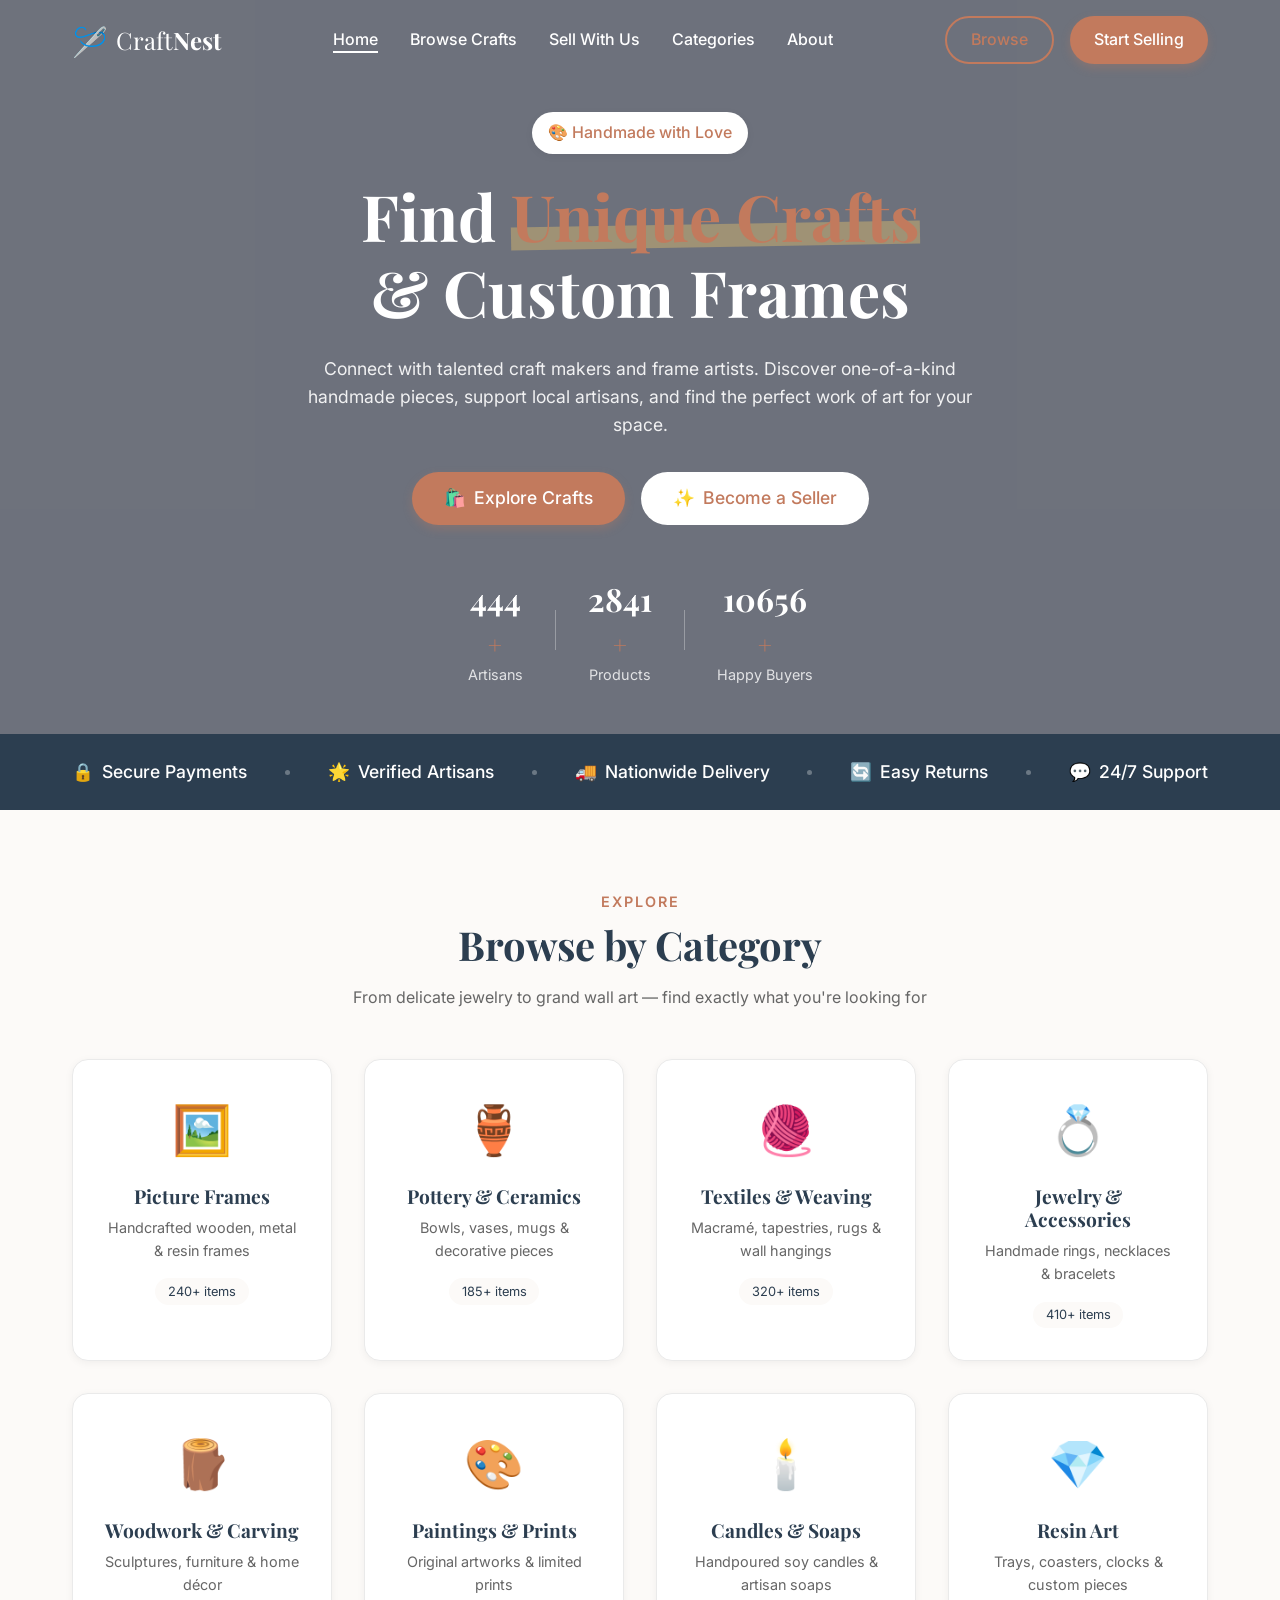
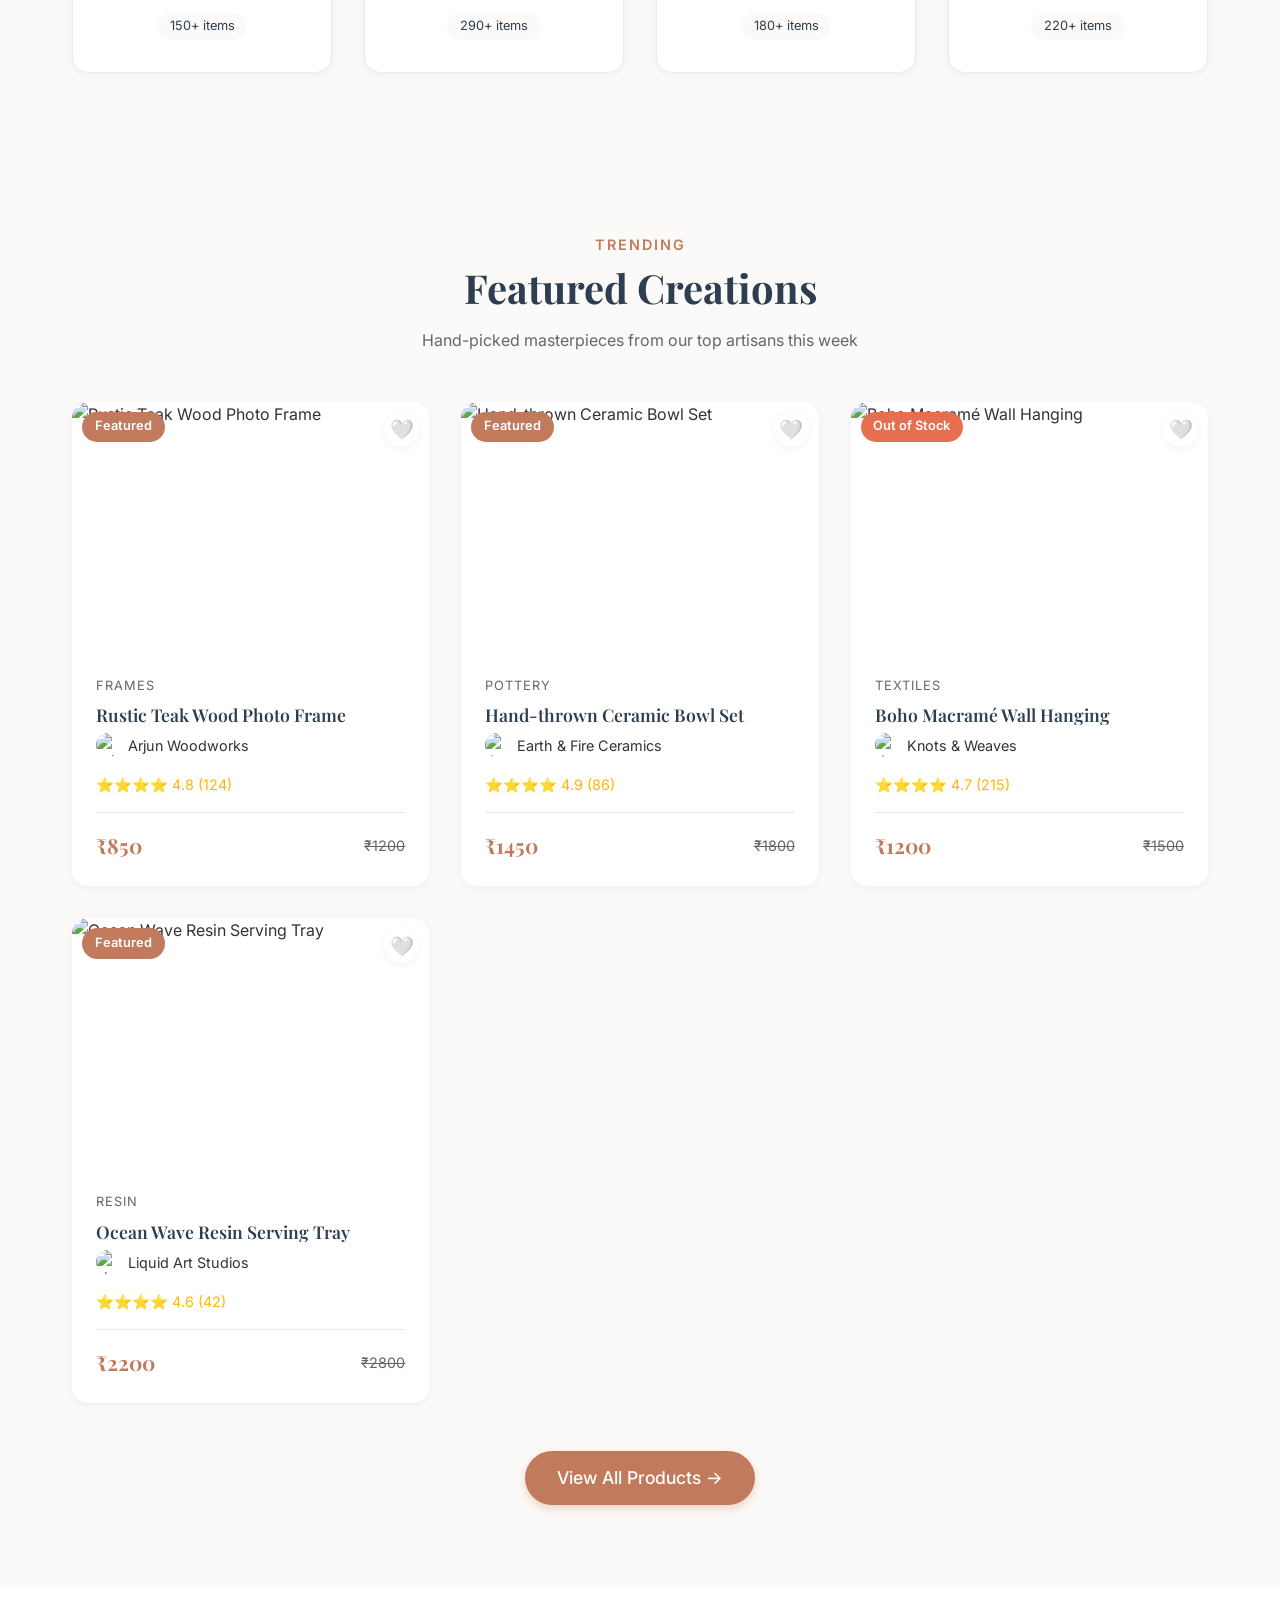
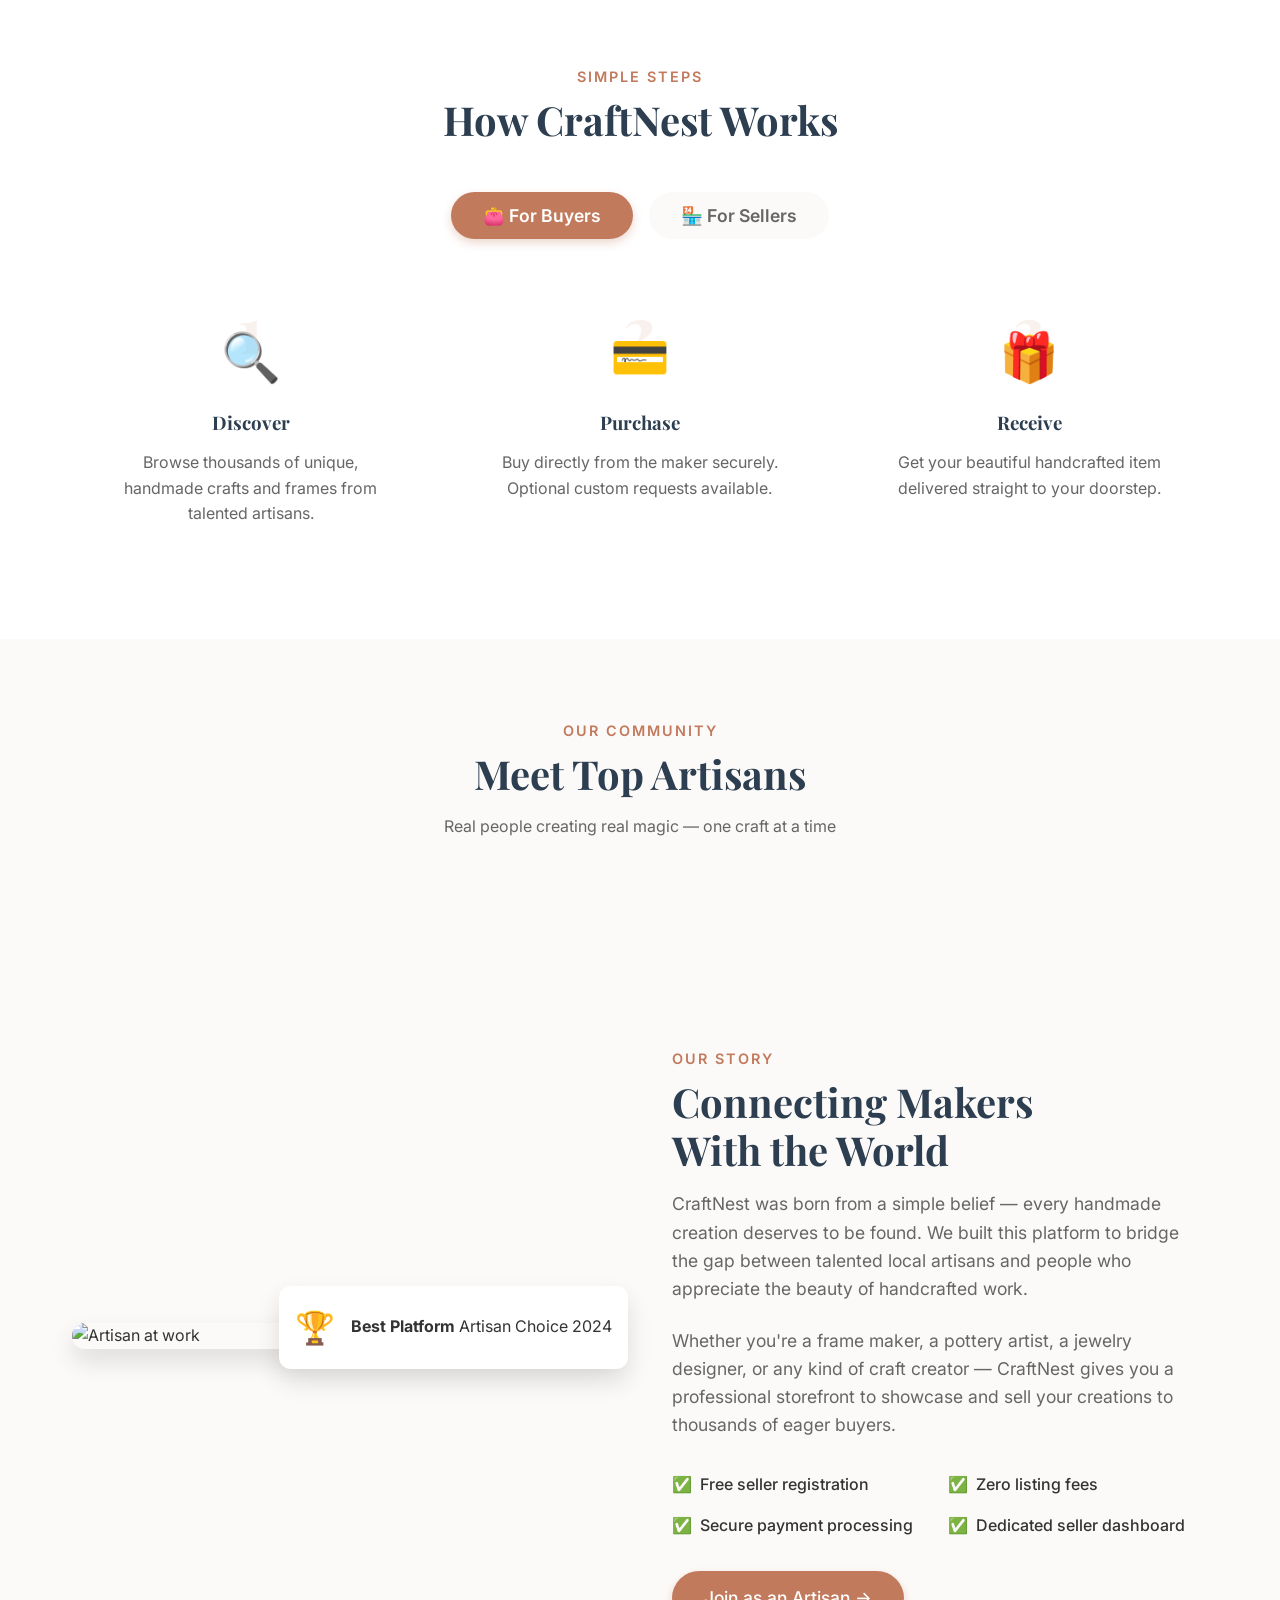
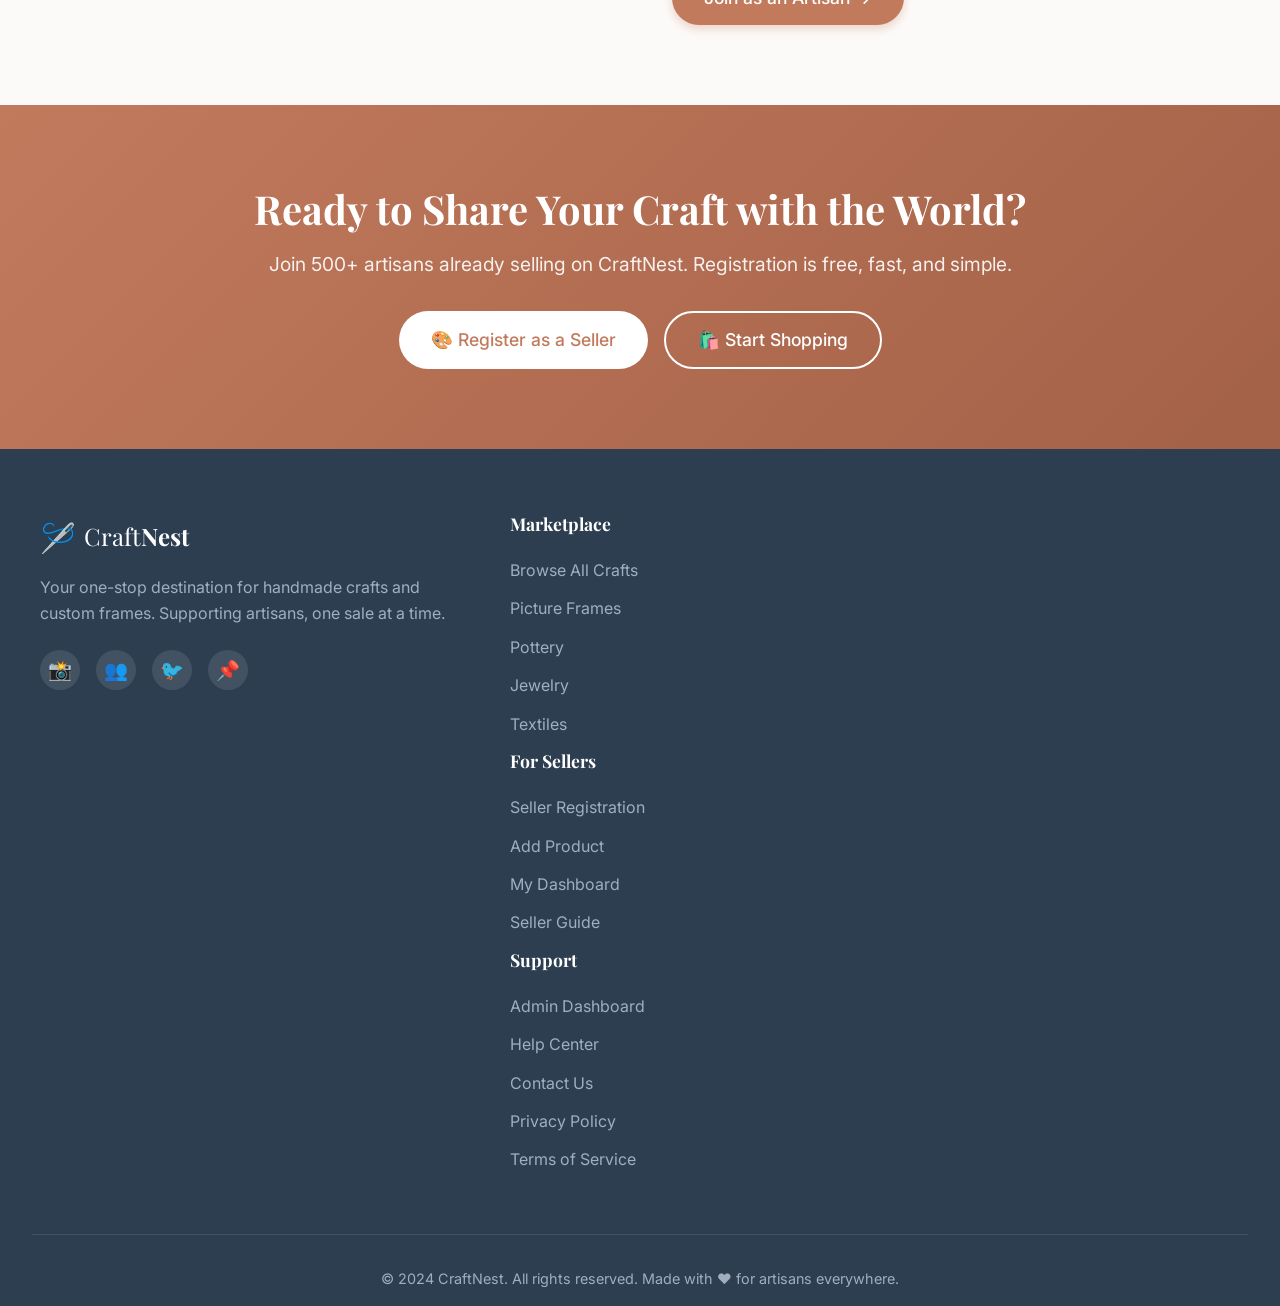
==== index.html @ 00c693dc "Initial commit with updated hero video and admin settings" ====
<!DOCTYPE html>
<html lang="en">
<head>
  <meta charset="UTF-8" />
  <meta name="viewport" content="width=device-width, initial-scale=1.0"/>
  <title>CraftNest – Discover Handmade Crafts & Frames</title>
  <meta name="description" content="CraftNest is your one-stop platform to discover and buy handmade crafts, picture frames, and artisan works directly from skilled makers."/>
  <link rel="preconnect" href="https://fonts.googleapis.com"/>
  <link rel="preconnect" href="https://fonts.gstatic.com" crossorigin/>
  <link href="https://fonts.googleapis.com/css2?family=Playfair+Display:wght@400;600;700;800&family=Inter:wght@300;400;500;600&display=swap" rel="stylesheet"/>
  <link rel="stylesheet" href="style.css"/>
</head>
<body class="home-page">

  <!-- ===== NAVBAR ===== -->
  <nav class="navbar" id="navbar">
    <div class="nav-container">
      <a href="index.html" class="nav-logo">
        <span class="logo-icon">🪡</span>
        <span>Craft<strong>Nest</strong></span>
      </a>
      <ul class="nav-links" id="navLinks">
        <li><a href="index.html" class="nav-link active">Home</a></li>
        <li><a href="buyers.html" class="nav-link">Browse Crafts</a></li>
        <li><a href="sellers.html" class="nav-link">Sell With Us</a></li>
        <li><a href="#categories" class="nav-link">Categories</a></li>
        <li><a href="#about" class="nav-link">About</a></li>
      </ul>
      <div class="nav-cta">
        <a href="buyers.html" class="btn btn-outline">Browse</a>
        <a href="sellers.html" class="btn btn-primary">Start Selling</a>
      </div>
      <button class="hamburger" id="hamburger" aria-label="Toggle menu">
        <span></span><span></span><span></span>
      </button>
    </div>
  </nav>

  <!-- ===== HERO ===== -->
  <section class="hero video-hero" id="home">
    <video src="./Arts_stopping_in_middle_202605210203.mp4" autoplay loop muted playsinline class="hero-bg-video"></video>
    <div class="hero-overlay"></div>
    
    <div class="hero-content">
      <div class="hero-badge">🎨 Handmade with Love</div>
      <h1 class="hero-title">
        Find <span class="highlight">Unique Crafts</span><br/>
        & Custom Frames
      </h1>
      <p class="hero-desc">
        Connect with talented craft makers and frame artists. Discover one-of-a-kind handmade pieces, support local artisans, and find the perfect work of art for your space.
      </p>
      <div class="hero-actions">
        <a href="buyers.html" class="btn btn-primary btn-lg" id="hero-browse-btn">
          <span>🛍️</span> Explore Crafts
        </a>
        <a href="sellers.html" class="btn btn-white btn-lg" id="hero-sell-btn">
          <span>✨</span> Become a Seller
        </a>
      </div>
      <div class="hero-stats">
        <div class="stat-item">
          <span class="stat-number" data-target="500">0</span><span class="stat-suffix">+</span>
          <span class="stat-label">Artisans</span>
        </div>
        <div class="stat-divider"></div>
        <div class="stat-item">
          <span class="stat-number" data-target="3200">0</span><span class="stat-suffix">+</span>
          <span class="stat-label">Products</span>
        </div>
        <div class="stat-divider"></div>
        <div class="stat-item">
          <span class="stat-number" data-target="12000">0</span><span class="stat-suffix">+</span>
          <span class="stat-label">Happy Buyers</span>
        </div>
      </div>
    </div>
  </section>

  <!-- ===== TRUST BAR ===== -->
  <section class="trust-bar">
    <div class="trust-container">
      <div class="trust-item"><span>🔒</span> Secure Payments</div>
      <div class="trust-divider"></div>
      <div class="trust-item"><span>🌟</span> Verified Artisans</div>
      <div class="trust-divider"></div>
      <div class="trust-item"><span>🚚</span> Nationwide Delivery</div>
      <div class="trust-divider"></div>
      <div class="trust-item"><span>🔄</span> Easy Returns</div>
      <div class="trust-divider"></div>
      <div class="trust-item"><span>💬</span> 24/7 Support</div>
    </div>
  </section>

  <!-- ===== CATEGORIES ===== -->
  <section class="categories-section" id="categories">
    <div class="section-container">
      <div class="section-header">
        <span class="section-tag">Explore</span>
        <h2 class="section-title">Browse by Category</h2>
        <p class="section-desc">From delicate jewelry to grand wall art — find exactly what you're looking for</p>
      </div>
      <div class="categories-grid">
        <a href="buyers.html?cat=frames" class="cat-card" id="cat-frames">
          <div class="cat-icon">🖼️</div>
          <h3>Picture Frames</h3>
          <p>Handcrafted wooden, metal & resin frames</p>
          <span class="cat-count">240+ items</span>
        </a>
        <a href="buyers.html?cat=pottery" class="cat-card" id="cat-pottery">
          <div class="cat-icon">🏺</div>
          <h3>Pottery & Ceramics</h3>
          <p>Bowls, vases, mugs & decorative pieces</p>
          <span class="cat-count">185+ items</span>
        </a>
        <a href="buyers.html?cat=textiles" class="cat-card" id="cat-textiles">
          <div class="cat-icon">🧶</div>
          <h3>Textiles & Weaving</h3>
          <p>Macramé, tapestries, rugs & wall hangings</p>
          <span class="cat-count">320+ items</span>
        </a>
        <a href="buyers.html?cat=jewelry" class="cat-card" id="cat-jewelry">
          <div class="cat-icon">💍</div>
          <h3>Jewelry & Accessories</h3>
          <p>Handmade rings, necklaces & bracelets</p>
          <span class="cat-count">410+ items</span>
        </a>
        <a href="buyers.html?cat=woodwork" class="cat-card" id="cat-woodwork">
          <div class="cat-icon">🪵</div>
          <h3>Woodwork & Carving</h3>
          <p>Sculptures, furniture & home décor</p>
          <span class="cat-count">150+ items</span>
        </a>
        <a href="buyers.html?cat=painting" class="cat-card" id="cat-painting">
          <div class="cat-icon">🎨</div>
          <h3>Paintings & Prints</h3>
          <p>Original artworks & limited prints</p>
          <span class="cat-count">290+ items</span>
        </a>
        <a href="buyers.html?cat=candles" class="cat-card" id="cat-candles">
          <div class="cat-icon">🕯️</div>
          <h3>Candles & Soaps</h3>
          <p>Handpoured soy candles & artisan soaps</p>
          <span class="cat-count">180+ items</span>
        </a>
        <a href="buyers.html?cat=resin" class="cat-card" id="cat-resin">
          <div class="cat-icon">💎</div>
          <h3>Resin Art</h3>
          <p>Trays, coasters, clocks & custom pieces</p>
          <span class="cat-count">220+ items</span>
        </a>
      </div>
    </div>
  </section>

  <!-- ===== FEATURED PRODUCTS ===== -->
  <section class="featured-section" id="featured">
    <div class="section-container">
      <div class="section-header">
        <span class="section-tag">Trending</span>
        <h2 class="section-title">Featured Creations</h2>
        <p class="section-desc">Hand-picked masterpieces from our top artisans this week</p>
      </div>
      <div class="products-grid" id="featuredGrid">
        <!-- Products injected by JS -->
      </div>
      <div class="section-cta">
        <a href="buyers.html" class="btn btn-primary btn-lg">View All Products →</a>
      </div>
    </div>
  </section>

  <!-- ===== HOW IT WORKS ===== -->
  <section class="how-section" id="how">
    <div class="section-container">
      <div class="section-header">
        <span class="section-tag">Simple Steps</span>
        <h2 class="section-title">How CraftNest Works</h2>
      </div>
      <div class="how-tabs">
        <button class="how-tab active" id="tab-buyer" onclick="switchTab('buyer')">👛 For Buyers</button>
        <button class="how-tab" id="tab-seller" onclick="switchTab('seller')">🏪 For Sellers</button>
      </div>
      <div class="how-steps" id="stepsContent">
        <!-- Injected by JS -->
      </div>
    </div>
  </section>

  <!-- ===== TOP SELLERS ===== -->
  <section class="sellers-section" id="top-sellers">
    <div class="section-container">
      <div class="section-header">
        <span class="section-tag">Our Community</span>
        <h2 class="section-title">Meet Top Artisans</h2>
        <p class="section-desc">Real people creating real magic — one craft at a time</p>
      </div>
      <div class="sellers-grid" id="sellersGrid">
        <!-- Injected by JS -->
      </div>
    </div>
  </section>

  <!-- ===== ABOUT ===== -->
  <section class="about-section" id="about">
    <div class="about-container">
      <div class="about-visual">
        <img src="C:\Users\DELL\.gemini\antigravity\brain\1cb26cf3-2e77-4fc3-a23b-92411ca76c14\craft_seller_profile_1779303490749.png" alt="Artisan at work" loading="lazy"/>
        <div class="about-badge">
          <span class="about-badge-icon">🏆</span>
          <div>
            <strong>Best Platform</strong>
            <span>Artisan Choice 2024</span>
          </div>
        </div>
      </div>
      <div class="about-content">
        <span class="section-tag">Our Story</span>
        <h2 class="section-title">Connecting Makers<br/>With the World</h2>
        <p>CraftNest was born from a simple belief — every handmade creation deserves to be found. We built this platform to bridge the gap between talented local artisans and people who appreciate the beauty of handcrafted work.</p>
        <p>Whether you're a frame maker, a pottery artist, a jewelry designer, or any kind of craft creator — CraftNest gives you a professional storefront to showcase and sell your creations to thousands of eager buyers.</p>
        <div class="about-features">
          <div class="about-feature"><span>✅</span> Free seller registration</div>
          <div class="about-feature"><span>✅</span> Zero listing fees</div>
          <div class="about-feature"><span>✅</span> Secure payment processing</div>
          <div class="about-feature"><span>✅</span> Dedicated seller dashboard</div>
        </div>
        <a href="sellers.html" class="btn btn-primary btn-lg">Join as an Artisan →</a>
      </div>
    </div>
  </section>

  <!-- ===== CTA BANNER ===== -->
  <section class="cta-section">
    <div class="cta-container">
      <h2>Ready to Share Your Craft with the World?</h2>
      <p>Join 500+ artisans already selling on CraftNest. Registration is free, fast, and simple.</p>
      <div class="cta-buttons">
        <a href="sellers.html" class="btn btn-white btn-lg" id="cta-seller-btn">🎨 Register as a Seller</a>
        <a href="buyers.html" class="btn btn-outline-white btn-lg" id="cta-buyer-btn">🛍️ Start Shopping</a>
      </div>
    </div>
  </section>

  <!-- ===== FOOTER ===== -->
  <footer class="footer">
    <div class="footer-container">
      <div class="footer-brand">
        <a href="index.html" class="nav-logo footer-logo">
          <span class="logo-icon">🪡</span>
          <span>Craft<strong>Nest</strong></span>
        </a>
        <p>Your one-stop destination for handmade crafts and custom frames. Supporting artisans, one sale at a time.</p>
        <div class="social-links">
          <a href="#" class="social-link" aria-label="Instagram">📸</a>
          <a href="#" class="social-link" aria-label="Facebook">👥</a>
          <a href="#" class="social-link" aria-label="Twitter">🐦</a>
          <a href="#" class="social-link" aria-label="Pinterest">📌</a>
        </div>
      </div>
      <div class="footer-links">
        <div class="footer-col">
          <h4>Marketplace</h4>
          <ul>
            <li><a href="buyers.html">Browse All Crafts</a></li>
            <li><a href="buyers.html?cat=frames">Picture Frames</a></li>
            <li><a href="buyers.html?cat=pottery">Pottery</a></li>
            <li><a href="buyers.html?cat=jewelry">Jewelry</a></li>
            <li><a href="buyers.html?cat=textiles">Textiles</a></li>
          </ul>
        </div>
        <div class="footer-col">
          <h4>For Sellers</h4>
          <ul>
            <li><a href="sellers.html">Seller Registration</a></li>
            <li><a href="sellers.html#add-product">Add Product</a></li>
            <li><a href="sellers.html#dashboard">My Dashboard</a></li>
            <li><a href="#">Seller Guide</a></li>
          </ul>
        </div>
        <div class="footer-col">
          <h4>Support</h4>
          <ul>
            <li><a href="admin.html">Admin Dashboard</a></li>
            <li><a href="#">Help Center</a></li>
            <li><a href="#">Contact Us</a></li>
            <li><a href="#">Privacy Policy</a></li>
            <li><a href="#">Terms of Service</a></li>
          </ul>
        </div>
      </div>
    </div>
    <div class="footer-bottom">
      <p>© 2024 CraftNest. All rights reserved. Made with ❤️ for artisans everywhere.</p>
    </div>
  </footer>

  <script src="script.js"></script>
</body>
</html>
---- style.css ----
/* ===== GLOBAL VARIABLES ===== */
:root {
  /* Colors */
  --primary: #c27a5d; /* Warm artisan terracotta */
  --primary-hover: #a36147;
  --secondary: #2c3e50; /* Deep navy/slate */
  --accent: #e9c46a; /* Golden accent */
  --bg-light: #fcfaf8; /* Warm off-white */
  --bg-card: #ffffff;
  --text-main: #333333;
  --text-muted: #666666;
  --border: #eaeaea;
  --success: #2a9d8f;
  --error: #e76f51;
  
  /* Typography */
  --font-heading: 'Playfair Display', serif;
  --font-body: 'Inter', sans-serif;
  
  /* Shadows */
  --shadow-sm: 0 2px 8px rgba(0,0,0,0.05);
  --shadow-md: 0 4px 12px rgba(0,0,0,0.08);
  --shadow-lg: 0 12px 24px rgba(0,0,0,0.12);
  
  /* Transitions */
  --transition: all 0.3s ease;
  
  /* Layout */
  --max-width: 1200px;
  --nav-height: 80px;
}

/* ===== RESET & BASE ===== */
* {
  margin: 0;
  padding: 0;
  box-sizing: border-box;
}

html {
  scroll-behavior: smooth;
}

body {
  font-family: var(--font-body);
  color: var(--text-main);
  background-color: var(--bg-light);
  line-height: 1.6;
  overflow-x: hidden;
}

h1, h2, h3, h4, h5, h6 {
  font-family: var(--font-heading);
  font-weight: 700;
  line-height: 1.2;
  color: var(--secondary);
}

a {
  text-decoration: none;
  color: inherit;
  transition: var(--transition);
}

img {
  max-width: 100%;
  height: auto;
  display: block;
}

ul {
  list-style: none;
}

button {
  cursor: pointer;
  font-family: var(--font-body);
  border: none;
  background: none;
}

.highlight {
  color: var(--primary);
  position: relative;
  display: inline-block;
}

.highlight::after {
  content: '';
  position: absolute;
  bottom: 10%;
  left: 0;
  width: 100%;
  height: 30%;
  background-color: rgba(233, 196, 106, 0.4);
  z-index: -1;
  transform: rotate(-1deg);
}

/* ===== BUTTONS ===== */
.btn {
  display: inline-flex;
  align-items: center;
  justify-content: center;
  gap: 0.5rem;
  padding: 0.6rem 1.5rem;
  border-radius: 50px;
  font-weight: 500;
  transition: var(--transition);
  text-align: center;
}

.btn-lg {
  padding: 0.8rem 2rem;
  font-size: 1.1rem;
}

.btn-primary {
  background-color: var(--primary);
  color: white;
  box-shadow: 0 4px 10px rgba(194, 122, 93, 0.3);
}

.btn-primary:hover {
  background-color: var(--primary-hover);
  transform: translateY(-2px);
  box-shadow: 0 6px 15px rgba(194, 122, 93, 0.4);
}

.btn-outline {
  border: 2px solid var(--primary);
  color: var(--primary);
}

.btn-outline:hover {
  background-color: var(--primary);
  color: white;
}

.btn-glass {
  background: rgba(255, 255, 255, 0.8);
  backdrop-filter: blur(10px);
  color: var(--secondary);
  border: 1px solid rgba(255, 255, 255, 0.5);
  box-shadow: var(--shadow-sm);
}

.btn-glass:hover {
  background: white;
  transform: translateY(-2px);
}

.btn-white {
  background-color: white;
  color: var(--primary);
}

.btn-white:hover {
  background-color: #f8f8f8;
  transform: translateY(-2px);
}

.btn-outline-white {
  border: 2px solid white;
  color: white;
}

.btn-outline-white:hover {
  background-color: white;
  color: var(--secondary);
}

.btn-full {
  width: 100%;
}

/* ===== NAVBAR ===== */
.navbar {
  position: fixed;
  top: 0;
  left: 0;
  width: 100%;
  height: var(--nav-height);
  background-color: transparent;
  transition: var(--transition);
  z-index: 1000;
}

.navbar.scrolled {
  background-color: rgba(255, 255, 255, 0.95);
  backdrop-filter: blur(10px);
  box-shadow: var(--shadow-sm);
}

.nav-container {
  max-width: var(--max-width);
  margin: 0 auto;
  padding: 0 2rem;
  height: 100%;
  display: flex;
  align-items: center;
  justify-content: space-between;
}

.nav-logo {
  display: flex;
  align-items: center;
  gap: 0.5rem;
  font-family: var(--font-heading);
  font-size: 1.5rem;
  color: var(--secondary);
}

.nav-logo .logo-icon {
  font-size: 1.8rem;
}

.nav-links {
  display: flex;
  gap: 2rem;
}

.nav-link {
  font-weight: 500;
  color: var(--secondary);
  position: relative;
}

.nav-link::after {
  content: '';
  position: absolute;
  bottom: -4px;
  left: 0;
  width: 0;
  height: 2px;
  background-color: var(--primary);
  transition: var(--transition);
}

.nav-link:hover::after,
.nav-link.active::after {
  width: 100%;
}

.nav-link:hover,
.nav-link.active {
  color: var(--primary);
}

.nav-cta {
  display: flex;
  gap: 1rem;
}

.hamburger {
  display: none;
  flex-direction: column;
  gap: 5px;
  background: none;
  border: none;
  cursor: pointer;
}

.hamburger span {
  display: block;
  width: 25px;
  height: 3px;
  background-color: var(--secondary);
  transition: var(--transition);
}

/* ===== HERO SECTION ===== */
.hero {
  position: relative;
  min-height: 100vh;
  display: flex;
  align-items: center;
  overflow: hidden;
  padding: calc(var(--nav-height) + 2rem) 2rem 4rem;
}

.hero-bg-shapes {
  position: absolute;
  top: 0;
  left: 0;
  width: 100%;
  height: 100%;
  z-index: -1;
  overflow: hidden;
}

.shape {
  position: absolute;
  border-radius: 50%;
  filter: blur(80px);
}

.shape-1 {
  top: -10%;
  right: -5%;
  width: 50vw;
  height: 50vw;
  background-color: rgba(233, 196, 106, 0.2);
}

.shape-2 {
  bottom: -10%;
  left: -5%;
  width: 40vw;
  height: 40vw;
  background-color: rgba(194, 122, 93, 0.15);
}

.hero-content {
  flex: 1;
  max-width: 600px;
  z-index: 1;
}

.hero-badge {
  display: inline-block;
  padding: 0.5rem 1rem;
  background-color: white;
  border-radius: 50px;
  font-weight: 500;
  color: var(--primary);
  box-shadow: var(--shadow-sm);
  margin-bottom: 1.5rem;
  animation: slideUp 0.6s ease;
}

.hero-title {
  font-size: clamp(2.5rem, 5vw, 4rem);
  margin-bottom: 1.5rem;
  animation: slideUp 0.8s ease;
}

.hero-desc {
  font-size: 1.1rem;
  color: var(--text-muted);
  margin-bottom: 2rem;
  max-width: 90%;
  animation: slideUp 1s ease;
}

.hero-actions {
  display: flex;
  gap: 1rem;
  margin-bottom: 3rem;
  animation: slideUp 1.2s ease;
}

.hero-stats {
  display: flex;
  align-items: center;
  gap: 2rem;
  animation: slideUp 1.4s ease;
}

.stat-item {
  display: flex;
  flex-direction: column;
}

.stat-number {
  font-family: var(--font-heading);
  font-size: 2rem;
  font-weight: 700;
  color: var(--secondary);
}

.stat-suffix {
  font-family: var(--font-heading);
  font-size: 1.5rem;
  font-weight: 700;
  color: var(--primary);
}

.stat-label {
  font-size: 0.9rem;
  color: var(--text-muted);
}

.stat-divider {
  width: 1px;
  height: 40px;
  background-color: var(--border);
}

.hero-visual {
  flex: 1;
  position: relative;
  height: 600px;
  display: flex;
  align-items: center;
  justify-content: center;
  z-index: 1;
}

.hero-image-card {
  position: absolute;
  border-radius: 20px;
  overflow: hidden;
  box-shadow: var(--shadow-lg);
  transition: var(--transition);
}

.hero-image-card img {
  width: 100%;
  height: 100%;
  object-fit: cover;
  transition: transform 0.5s ease;
}

.hero-image-card:hover img {
  transform: scale(1.05);
}

.main-card {
  width: 400px;
  height: 500px;
  z-index: 3;
  animation: float 6s ease-in-out infinite;
}

.side-card-1 {
  width: 250px;
  height: 300px;
  right: 0;
  top: 10%;
  z-index: 2;
  transform: rotate(5deg);
  animation: float 7s ease-in-out infinite 1s;
}

.side-card-2 {
  width: 220px;
  height: 280px;
  left: 0;
  bottom: 10%;
  z-index: 4;
  transform: rotate(-5deg);
  animation: float 8s ease-in-out infinite 2s;
}

.card-badge {
  position: absolute;
  bottom: 20px;
  left: 20px;
  background: rgba(255, 255, 255, 0.9);
  padding: 0.5rem 1rem;
  border-radius: 50px;
  font-weight: 600;
  font-size: 0.9rem;
  box-shadow: var(--shadow-sm);
  backdrop-filter: blur(5px);
}

/* ===== VIDEO HERO STYLES ===== */
.video-hero {
  position: relative;
  display: flex;
  align-items: center;
  justify-content: center;
  text-align: center;
  padding: 7rem 2rem 3rem;
  min-height: 50vh;
}

.hero-bg-video {
  position: absolute;
  top: 0;
  left: 0;
  width: 100%;
  height: 100%;
  object-fit: cover;
  z-index: 0;
}

.hero-overlay {
  position: absolute;
  top: 0;
  left: 0;
  width: 100%;
  height: 100%;
  background: rgba(15, 23, 42, 0.6); /* Dark tint overlay */
  z-index: 1;
}

.video-hero .hero-content {
  z-index: 2;
  max-width: 800px;
  width: 100%;
  margin: 0 auto;
}

.video-hero .hero-title {
  color: white;
}

.video-hero .hero-desc {
  color: rgba(255, 255, 255, 0.9);
  margin-left: auto;
  margin-right: auto;
}

.video-hero .hero-actions,
.video-hero .hero-stats {
  justify-content: center;
}

.video-hero .stat-number {
  color: white;
}

.video-hero .stat-label {
  color: rgba(255, 255, 255, 0.8);
}

.video-hero .stat-divider {
  background-color: rgba(255, 255, 255, 0.3);
}

/* Home Page Nav Adjustments */
.home-page .navbar:not(.scrolled) .nav-link,
.home-page .navbar:not(.scrolled) .nav-logo {
  color: white;
}

.home-page .navbar:not(.scrolled) .hamburger span {
  background-color: white;
}

.home-page .navbar:not(.scrolled) .nav-link::after {
  background-color: white;
}

/* ===== ANIMATIONS ===== */
@keyframes slideUp {
  from { opacity: 0; transform: translateY(30px); }
  to { opacity: 1; transform: translateY(0); }
}

@keyframes float {
  0% { transform: translateY(0) rotate(var(--rot, 0deg)); }
  50% { transform: translateY(-15px) rotate(var(--rot, 0deg)); }
  100% { transform: translateY(0) rotate(var(--rot, 0deg)); }
}

.side-card-1 { --rot: 5deg; }
.side-card-2 { --rot: -5deg; }
.main-card { --rot: 0deg; }

/* ===== TRUST BAR ===== */
.trust-bar {
  background-color: var(--secondary);
  color: white;
  padding: 1.5rem 0;
}

.trust-container {
  max-width: var(--max-width);
  margin: 0 auto;
  padding: 0 2rem;
  display: flex;
  justify-content: space-between;
  align-items: center;
  flex-wrap: wrap;
  gap: 1rem;
}

.trust-item {
  display: flex;
  align-items: center;
  gap: 0.5rem;
  font-weight: 500;
  font-size: 1.1rem;
}

.trust-divider {
  width: 5px;
  height: 5px;
  border-radius: 50%;
  background-color: rgba(255,255,255,0.3);
}

/* ===== SECTIONS ===== */
.section-container {
  max-width: var(--max-width);
  margin: 0 auto;
  padding: 5rem 2rem;
}

.section-header {
  text-align: center;
  margin-bottom: 3rem;
}

.section-tag {
  color: var(--primary);
  font-weight: 600;
  text-transform: uppercase;
  letter-spacing: 2px;
  font-size: 0.9rem;
  display: block;
  margin-bottom: 0.5rem;
}

.section-title {
  font-size: 2.5rem;
  margin-bottom: 1rem;
}

.section-desc {
  color: var(--text-muted);
  max-width: 600px;
  margin: 0 auto;
}

/* ===== CATEGORIES ===== */
.categories-grid {
  display: grid;
  grid-template-columns: repeat(auto-fill, minmax(250px, 1fr));
  gap: 2rem;
}

.cat-card {
  background: white;
  border-radius: 16px;
  padding: 2rem;
  text-align: center;
  transition: var(--transition);
  box-shadow: var(--shadow-sm);
  border: 1px solid var(--border);
  position: relative;
  overflow: hidden;
}

.cat-card::before {
  content: '';
  position: absolute;
  top: 0;
  left: 0;
  width: 100%;
  height: 4px;
  background-color: var(--primary);
  transform: scaleX(0);
  transition: transform 0.3s ease;
  transform-origin: left;
}

.cat-card:hover {
  transform: translateY(-5px);
  box-shadow: var(--shadow-md);
  border-color: transparent;
}

.cat-card:hover::before {
  transform: scaleX(1);
}

.cat-icon {
  font-size: 3rem;
  margin-bottom: 1rem;
}

.cat-card h3 {
  font-size: 1.2rem;
  margin-bottom: 0.5rem;
}

.cat-card p {
  font-size: 0.9rem;
  color: var(--text-muted);
  margin-bottom: 1rem;
}

.cat-count {
  display: inline-block;
  font-size: 0.8rem;
  padding: 0.2rem 0.8rem;
  background-color: var(--bg-light);
  border-radius: 50px;
  color: var(--secondary);
}

/* ===== PRODUCT CARDS ===== */
.products-grid {
  display: grid;
  grid-template-columns: repeat(auto-fill, minmax(280px, 1fr));
  gap: 2rem;
}

.product-card {
  background: white;
  border-radius: 16px;
  overflow: hidden;
  box-shadow: var(--shadow-sm);
  transition: var(--transition);
  position: relative;
  display: flex;
  flex-direction: column;
}

.product-card:hover {
  transform: translateY(-5px);
  box-shadow: var(--shadow-lg);
}

.product-img-wrap {
  position: relative;
  height: 250px;
  overflow: hidden;
}

.product-img {
  width: 100%;
  height: 100%;
  object-fit: cover;
  transition: transform 0.5s ease;
}

.product-card:hover .product-img {
  transform: scale(1.05);
}

.product-badge {
  position: absolute;
  top: 10px;
  left: 10px;
  background: var(--primary);
  color: white;
  padding: 0.3rem 0.8rem;
  border-radius: 50px;
  font-size: 0.8rem;
  font-weight: 600;
  z-index: 2;
}

.product-like {
  position: absolute;
  top: 10px;
  right: 10px;
  background: white;
  width: 35px;
  height: 35px;
  border-radius: 50%;
  display: flex;
  align-items: center;
  justify-content: center;
  box-shadow: var(--shadow-sm);
  z-index: 2;
  font-size: 1.2rem;
  transition: var(--transition);
}

.product-like:hover {
  transform: scale(1.1);
  color: var(--error);
}

.product-info {
  padding: 1.5rem;
  flex: 1;
  display: flex;
  flex-direction: column;
}

.product-cat {
  font-size: 0.8rem;
  color: var(--text-muted);
  text-transform: uppercase;
  letter-spacing: 1px;
  margin-bottom: 0.5rem;
}

.product-title {
  font-size: 1.1rem;
  font-weight: 600;
  margin-bottom: 0.5rem;
  color: var(--secondary);
  display: -webkit-box;
  -webkit-line-clamp: 2;
  -webkit-box-orient: vertical;
  overflow: hidden;
}

.product-seller {
  display: flex;
  align-items: center;
  gap: 0.5rem;
  margin-bottom: 1rem;
  font-size: 0.9rem;
}

.seller-avatar {
  width: 24px;
  height: 24px;
  border-radius: 50%;
  object-fit: cover;
}

.product-rating {
  color: #ffb703;
  font-size: 0.9rem;
  margin-bottom: 1rem;
}

.product-footer {
  margin-top: auto;
  display: flex;
  justify-content: space-between;
  align-items: center;
  border-top: 1px solid var(--border);
  padding-top: 1rem;
}

.product-price {
  font-family: var(--font-heading);
  font-size: 1.3rem;
  font-weight: 700;
  color: var(--primary);
}

.section-cta {
  text-align: center;
  margin-top: 3rem;
}

/* ===== HOW IT WORKS ===== */
.how-section {
  background-color: white;
}

.how-tabs {
  display: flex;
  justify-content: center;
  gap: 1rem;
  margin-bottom: 3rem;
}

.how-tab {
  padding: 0.8rem 2rem;
  font-size: 1.1rem;
  font-weight: 600;
  border-radius: 50px;
  background-color: var(--bg-light);
  color: var(--text-muted);
  transition: var(--transition);
}

.how-tab.active {
  background-color: var(--primary);
  color: white;
  box-shadow: 0 4px 10px rgba(194, 122, 93, 0.3);
}

.how-steps {
  display: grid;
  grid-template-columns: repeat(auto-fit, minmax(250px, 1fr));
  gap: 2rem;
  text-align: center;
}

.step-card {
  padding: 2rem;
  position: relative;
}

.step-num {
  font-family: var(--font-heading);
  font-size: 4rem;
  font-weight: 800;
  color: rgba(194, 122, 93, 0.1);
  position: absolute;
  top: -10px;
  left: 50%;
  transform: translateX(-50%);
  z-index: 0;
}

.step-icon {
  font-size: 3rem;
  margin-bottom: 1rem;
  position: relative;
  z-index: 1;
}

.step-card h3 {
  margin-bottom: 1rem;
  position: relative;
  z-index: 1;
}

.step-card p {
  color: var(--text-muted);
  position: relative;
  z-index: 1;
}

/* ===== SELLERS (ABOUT) ===== */
.sellers-grid {
  display: grid;
  grid-template-columns: repeat(auto-fill, minmax(200px, 1fr));
  gap: 2rem;
}

.seller-profile-card {
  text-align: center;
  background: white;
  padding: 2rem;
  border-radius: 16px;
  box-shadow: var(--shadow-sm);
  transition: var(--transition);
}

.seller-profile-card:hover {
  transform: translateY(-5px);
  box-shadow: var(--shadow-md);
}

.seller-pic {
  width: 100px;
  height: 100px;
  border-radius: 50%;
  object-fit: cover;
  margin: 0 auto 1rem;
  border: 3px solid var(--primary);
  padding: 3px;
}

.seller-profile-card h3 {
  font-size: 1.1rem;
  margin-bottom: 0.5rem;
}

.seller-tag {
  display: inline-block;
  font-size: 0.8rem;
  background: var(--bg-light);
  padding: 0.2rem 0.8rem;
  border-radius: 50px;
  color: var(--text-muted);
  margin-bottom: 1rem;
}

.about-container {
  max-width: var(--max-width);
  margin: 0 auto;
  padding: 5rem 2rem;
  display: flex;
  align-items: center;
  gap: 4rem;
}

.about-visual {
  flex: 1;
  position: relative;
}

.about-visual img {
  border-radius: 20px;
  box-shadow: var(--shadow-lg);
}

.about-badge {
  position: absolute;
  bottom: -20px;
  right: -20px;
  background: white;
  padding: 1rem;
  border-radius: 12px;
  box-shadow: var(--shadow-lg);
  display: flex;
  align-items: center;
  gap: 1rem;
}

.about-badge-icon {
  font-size: 2rem;
}

.about-content {
  flex: 1;
}

.about-content p {
  color: var(--text-muted);
  margin-bottom: 1.5rem;
  font-size: 1.1rem;
}

.about-features {
  margin: 2rem 0;
  display: grid;
  grid-template-columns: 1fr 1fr;
  gap: 1rem;
}

.about-feature {
  display: flex;
  align-items: center;
  gap: 0.5rem;
  font-weight: 500;
}

/* ===== CTA BANNER ===== */
.cta-section {
  background: linear-gradient(135deg, var(--primary), var(--primary-hover));
  color: white;
  padding: 5rem 2rem;
  text-align: center;
}

.cta-container {
  max-width: 800px;
  margin: 0 auto;
}

.cta-container h2 {
  color: white;
  font-size: 2.5rem;
  margin-bottom: 1rem;
}

.cta-container p {
  font-size: 1.2rem;
  margin-bottom: 2rem;
  opacity: 0.9;
}

.cta-buttons {
  display: flex;
  justify-content: center;
  gap: 1rem;
}

/* ===== FOOTER ===== */
.footer {
  background-color: var(--secondary);
  color: white;
  padding: 4rem 2rem 1rem;
}

.footer-container {
  max-width: var(--max-width);
  margin: 0 auto;
  display: grid;
  grid-template-columns: 2fr 1fr 1fr 1fr;
  gap: 3rem;
  margin-bottom: 3rem;
}

.footer-logo {
  color: white;
  margin-bottom: 1rem;
}

.footer-brand p {
  color: #a0aec0;
  margin-bottom: 1.5rem;
}

.social-links {
  display: flex;
  gap: 1rem;
}

.social-link {
  width: 40px;
  height: 40px;
  background: rgba(255,255,255,0.1);
  border-radius: 50%;
  display: flex;
  align-items: center;
  justify-content: center;
  font-size: 1.2rem;
}

.social-link:hover {
  background: var(--primary);
  transform: translateY(-3px);
}

.footer-col h4 {
  color: white;
  margin-bottom: 1.5rem;
  font-size: 1.1rem;
}

.footer-col ul li {
  margin-bottom: 0.8rem;
}

.footer-col ul li a {
  color: #a0aec0;
}

.footer-col ul li a:hover {
  color: var(--primary);
  padding-left: 5px;
}

.footer-bottom {
  text-align: center;
  padding-top: 2rem;
  border-top: 1px solid rgba(255,255,255,0.1);
  color: #a0aec0;
  font-size: 0.9rem;
}

/* =========================================
   BUYERS PAGE STYLES
   ========================================= */
.page-header {
  background: linear-gradient(to right, rgba(252, 250, 248, 0.9), rgba(252, 250, 248, 0.9)),
              url('https://images.unsplash.com/photo-1452860606245-08befc0ff44b?auto=format&fit=crop&q=80') center/cover;
  padding: calc(var(--nav-height) + 4rem) 2rem 4rem;
  text-align: center;
}

.page-header-content {
  max-width: 800px;
  margin: 0 auto;
}

.page-header h1 {
  font-size: 3rem;
  margin-bottom: 1rem;
}

.page-header p {
  font-size: 1.2rem;
  color: var(--text-muted);
  margin-bottom: 2rem;
}

.search-bar-wrapper {
  background: white;
  padding: 0.5rem;
  border-radius: 50px;
  box-shadow: var(--shadow-md);
  max-width: 600px;
  margin: 0 auto;
}

.search-bar {
  display: flex;
  align-items: center;
}

.search-icon {
  padding: 0 1rem;
  font-size: 1.2rem;
  color: var(--text-muted);
}

.search-bar input {
  flex: 1;
  border: none;
  outline: none;
  font-family: var(--font-body);
  font-size: 1rem;
  padding: 0.8rem 0;
}

.search-btn {
  border-radius: 50px;
}

.buyers-main {
  padding: 3rem 2rem;
  background-color: var(--bg-light);
}

.buyers-container {
  max-width: var(--max-width);
  margin: 0 auto;
  display: grid;
  grid-template-columns: 280px 1fr;
  gap: 2rem;
}

/* Filters Sidebar */
.filters-sidebar {
  background: white;
  padding: 1.5rem;
  border-radius: 16px;
  box-shadow: var(--shadow-sm);
  height: fit-content;
  position: sticky;
  top: calc(var(--nav-height) + 2rem);
}

.filters-header {
  display: flex;
  justify-content: space-between;
  align-items: center;
  margin-bottom: 1.5rem;
  padding-bottom: 1rem;
  border-bottom: 1px solid var(--border);
}

.clear-filters {
  font-size: 0.9rem;
  color: var(--primary);
  text-decoration: underline;
}

.filter-group {
  margin-bottom: 1.5rem;
}

.filter-group h4 {
  font-size: 1rem;
  margin-bottom: 1rem;
  color: var(--secondary);
}

.filter-checkbox {
  display: flex;
  align-items: center;
  gap: 0.5rem;
  margin-bottom: 0.8rem;
  cursor: pointer;
  font-size: 0.95rem;
  color: var(--text-muted);
}

.price-range-display {
  display: flex;
  justify-content: space-between;
  margin-bottom: 1rem;
  font-weight: 500;
}

.price-slider {
  width: 100%;
  accent-color: var(--primary);
}

/* Products Panel */
.products-toolbar {
  display: flex;
  justify-content: space-between;
  align-items: center;
  margin-bottom: 1.5rem;
  background: white;
  padding: 1rem 1.5rem;
  border-radius: 12px;
  box-shadow: var(--shadow-sm);
}

.sort-wrapper {
  display: flex;
  align-items: center;
  gap: 0.5rem;
}

.sort-select {
  padding: 0.5rem;
  border: 1px solid var(--border);
  border-radius: 8px;
  font-family: var(--font-body);
  outline: none;
}

.view-toggle {
  display: flex;
  gap: 0.5rem;
}

.view-btn {
  width: 36px;
  height: 36px;
  border-radius: 8px;
  border: 1px solid var(--border);
  background: white;
  font-size: 1.2rem;
  display: flex;
  align-items: center;
  justify-content: center;
  transition: var(--transition);
}

.view-btn.active, .view-btn:hover {
  background: var(--primary);
  color: white;
  border-color: var(--primary);
}

.cat-pills {
  display: flex;
  gap: 0.8rem;
  overflow-x: auto;
  padding-bottom: 1rem;
  margin-bottom: 1rem;
  scrollbar-width: none;
}

.cat-pills::-webkit-scrollbar {
  display: none;
}

.cat-pill {
  padding: 0.5rem 1.2rem;
  background: white;
  border: 1px solid var(--border);
  border-radius: 50px;
  white-space: nowrap;
  font-weight: 500;
  color: var(--text-muted);
  transition: var(--transition);
}

.cat-pill:hover, .cat-pill.active {
  background: var(--primary);
  color: white;
  border-color: var(--primary);
}

/* List View Overrides */
.products-grid.list-view {
  grid-template-columns: 1fr;
}

.products-grid.list-view .product-card {
  flex-direction: row;
  height: 200px;
}

.products-grid.list-view .product-img-wrap {
  width: 250px;
  height: 100%;
}

.products-grid.list-view .product-info {
  justify-content: center;
}

/* Pagination */
.pagination {
  display: flex;
  justify-content: center;
  gap: 0.5rem;
  margin-top: 3rem;
}

.page-btn {
  width: 40px;
  height: 40px;
  border-radius: 50%;
  border: 1px solid var(--border);
  background: white;
  display: flex;
  align-items: center;
  justify-content: center;
  font-weight: 500;
  transition: var(--transition);
}

.page-btn:hover, .page-btn.active {
  background: var(--primary);
  color: white;
  border-color: var(--primary);
}

/* Modal */
.modal-overlay {
  position: fixed;
  top: 0;
  left: 0;
  width: 100%;
  height: 100%;
  background: rgba(0,0,0,0.6);
  backdrop-filter: blur(5px);
  z-index: 2000;
  display: flex;
  align-items: center;
  justify-content: center;
  opacity: 0;
  visibility: hidden;
  transition: var(--transition);
}

.modal-overlay.active {
  opacity: 1;
  visibility: visible;
}

.modal-box {
  background: white;
  border-radius: 20px;
  width: 90%;
  max-width: 900px;
  max-height: 90vh;
  overflow-y: auto;
  position: relative;
  transform: translateY(20px);
  transition: transform 0.4s ease;
}

.modal-overlay.active .modal-box {
  transform: translateY(0);
}

.modal-close {
  position: absolute;
  top: 15px;
  right: 15px;
  width: 40px;
  height: 40px;
  background: white;
  border-radius: 50%;
  display: flex;
  align-items: center;
  justify-content: center;
  font-size: 1.2rem;
  box-shadow: var(--shadow-sm);
  z-index: 10;
  transition: var(--transition);
}

.modal-close:hover {
  background: var(--error);
  color: white;
}

.modal-content {
  display: flex;
  flex-wrap: wrap;
}

.modal-gallery {
  flex: 1;
  min-width: 300px;
}

.modal-gallery img {
  width: 100%;
  height: 100%;
  object-fit: cover;
}

.modal-details {
  flex: 1;
  min-width: 300px;
  padding: 2.5rem;
}

/* =========================================
   SELLERS PORTAL STYLES
   ========================================= */
.seller-header {
  background: linear-gradient(to right, rgba(44, 62, 80, 0.9), rgba(44, 62, 80, 0.9)),
              url('https://images.unsplash.com/photo-1513364776144-60967b0f800f?auto=format&fit=crop&q=80') center/cover;
  color: white;
}

.seller-header h1 {
  color: white;
}

.seller-header p {
  color: rgba(255,255,255,0.8);
}

.seller-header-badge {
  display: inline-block;
  background: var(--primary);
  color: white;
  padding: 0.5rem 1rem;
  border-radius: 50px;
  font-weight: 600;
  margin-bottom: 1.5rem;
}

.seller-perks-row {
  display: flex;
  justify-content: center;
  flex-wrap: wrap;
  gap: 2rem;
  margin-top: 2rem;
}

.seller-perk {
  display: flex;
  align-items: center;
  gap: 0.5rem;
  background: rgba(255,255,255,0.1);
  padding: 0.5rem 1rem;
  border-radius: 50px;
  font-size: 0.9rem;
}

.seller-portal-section {
  padding: 3rem 2rem;
  background: var(--bg-light);
  min-height: 80vh;
}

.portal-container {
  max-width: var(--max-width);
  margin: 0 auto;
}

.portal-tabs {
  display: flex;
  gap: 1rem;
  margin-bottom: 2rem;
  overflow-x: auto;
  padding-bottom: 0.5rem;
}

.portal-tab {
  padding: 1rem 2rem;
  background: white;
  border-radius: 12px;
  font-weight: 600;
  color: var(--text-muted);
  box-shadow: var(--shadow-sm);
  display: flex;
  align-items: center;
  gap: 0.5rem;
  white-space: nowrap;
  transition: var(--transition);
}

.portal-tab:hover {
  color: var(--primary);
}

.portal-tab.active {
  background: var(--primary);
  color: white;
}

.portal-panel {
  display: none;
  animation: fadeIn 0.4s ease;
}

.portal-panel.active {
  display: block;
}

@keyframes fadeIn {
  from { opacity: 0; transform: translateY(10px); }
  to { opacity: 1; transform: translateY(0); }
}

/* Auth Cards */
.auth-cards {
  max-width: 600px;
  margin: 0 auto;
}

.auth-card {
  background: white;
  border-radius: 20px;
  padding: 3rem;
  box-shadow: var(--shadow-md);
}

.hidden {
  display: none !important;
}

.auth-card-header {
  text-align: center;
  margin-bottom: 2rem;
}

.auth-card-header h2 {
  font-size: 2rem;
  margin-bottom: 0.5rem;
}

.auth-card-header p {
  color: var(--text-muted);
}

.seller-form .form-group {
  margin-bottom: 1.5rem;
}

.form-row {
  display: flex;
  gap: 1rem;
}

.form-row .form-group {
  flex: 1;
}

.form-row-between {
  justify-content: space-between;
  align-items: center;
  margin-bottom: 1.5rem;
}

.seller-form label {
  display: block;
  font-size: 0.9rem;
  font-weight: 500;
  margin-bottom: 0.5rem;
  color: var(--secondary);
}

.seller-form input[type="text"],
.seller-form input[type="email"],
.seller-form input[type="tel"],
.seller-form input[type="password"],
.seller-form input[type="number"],
.seller-form select,
.seller-form textarea {
  width: 100%;
  padding: 0.8rem 1rem;
  border: 1px solid var(--border);
  border-radius: 8px;
  font-family: var(--font-body);
  font-size: 1rem;
  transition: var(--transition);
  background: #f9f9f9;
}

.seller-form input:focus,
.seller-form select:focus,
.seller-form textarea:focus {
  outline: none;
  border-color: var(--primary);
  background: white;
  box-shadow: 0 0 0 3px rgba(194, 122, 93, 0.1);
}

.password-wrapper {
  position: relative;
}

.toggle-pwd {
  position: absolute;
  right: 1rem;
  top: 50%;
  transform: translateY(-50%);
  color: var(--text-muted);
  font-size: 1.2rem;
}

.form-checkbox {
  margin-bottom: 1.5rem;
}

.form-checkbox label {
  display: flex;
  align-items: center;
  gap: 0.5rem;
  font-weight: normal;
  color: var(--text-muted);
}

.form-checkbox.inline {
  margin-bottom: 0;
}

.forgot-link {
  color: var(--primary);
  font-size: 0.9rem;
  font-weight: 500;
}

.auth-switch {
  text-align: center;
  margin-top: 2rem;
  font-size: 0.95rem;
  color: var(--text-muted);
}

.auth-switch button {
  color: var(--primary);
  font-weight: 600;
}

#panel-register {
  display: grid;
  grid-template-columns: 1fr 1fr;
  gap: 3rem;
  align-items: start;
}

.seller-benefits {
  background: white;
  border-radius: 20px;
  padding: 3rem;
  box-shadow: var(--shadow-sm);
}

.seller-benefits h3 {
  font-size: 1.8rem;
  margin-bottom: 2rem;
}

.benefit-list {
  display: flex;
  flex-direction: column;
  gap: 1.5rem;
}

.benefit-item {
  display: flex;
  gap: 1rem;
}

.benefit-icon {
  font-size: 1.5rem;
  background: var(--bg-light);
  width: 50px;
  height: 50px;
  border-radius: 50%;
  display: flex;
  align-items: center;
  justify-content: center;
  flex-shrink: 0;
}

.benefit-item h4 {
  font-size: 1.1rem;
  margin-bottom: 0.3rem;
}

.benefit-item p {
  color: var(--text-muted);
  font-size: 0.9rem;
}

.seller-img-wrap {
  margin-top: 3rem;
  border-radius: 16px;
  overflow: hidden;
}

/* Dashboard Locked */
.dashboard-locked {
  background: white;
  border-radius: 20px;
  padding: 5rem 2rem;
  text-align: center;
  box-shadow: var(--shadow-sm);
  max-width: 600px;
  margin: 0 auto;
}

.locked-icon {
  font-size: 4rem;
  margin-bottom: 1rem;
}

.dashboard-locked h3 {
  font-size: 1.8rem;
  margin-bottom: 1rem;
}

.dashboard-locked p {
  color: var(--text-muted);
  margin-bottom: 2rem;
}

/* Dashboard Content */
.dashboard-content {
  display: flex;
  flex-direction: column;
  gap: 2rem;
}

.dashboard-header {
  display: flex;
  justify-content: space-between;
  align-items: center;
  background: white;
  padding: 2rem;
  border-radius: 16px;
  box-shadow: var(--shadow-sm);
}

.dash-welcome {
  display: flex;
  align-items: center;
  gap: 1rem;
}

.dash-avatar {
  width: 60px;
  height: 60px;
  border-radius: 50%;
  object-fit: cover;
}

.dash-welcome h2 {
  font-size: 1.5rem;
  margin-bottom: 0.2rem;
}

.dash-welcome p {
  color: var(--text-muted);
}

.logout-btn {
  border-color: var(--error);
  color: var(--error);
}

.logout-btn:hover {
  background: var(--error);
  color: white;
}

.dash-stats {
  display: grid;
  grid-template-columns: repeat(auto-fit, minmax(200px, 1fr));
  gap: 1.5rem;
}

.dash-stat-card {
  background: white;
  padding: 1.5rem;
  border-radius: 16px;
  box-shadow: var(--shadow-sm);
  display: flex;
  flex-direction: column;
  position: relative;
  overflow: hidden;
}

.dash-stat-icon {
  position: absolute;
  right: -10px;
  bottom: -10px;
  font-size: 5rem;
  opacity: 0.05;
}

.dash-stat-num {
  font-family: var(--font-heading);
  font-size: 2.5rem;
  font-weight: 700;
  color: var(--primary);
  margin-bottom: 0.5rem;
}

.dash-stat-label {
  color: var(--secondary);
  font-weight: 500;
}

.dash-actions {
  display: flex;
  gap: 1rem;
}

.dash-action-btn {
  flex: 1;
  background: white;
  padding: 1.5rem;
  border-radius: 16px;
  box-shadow: var(--shadow-sm);
  font-size: 1.2rem;
  font-weight: 600;
  color: var(--secondary);
  display: flex;
  align-items: center;
  justify-content: center;
  gap: 0.5rem;
  transition: var(--transition);
  border: 2px dashed transparent;
}

.dash-action-btn:hover {
  border-color: var(--primary);
  color: var(--primary);
  transform: translateY(-2px);
}

.dash-recent {
  background: white;
  padding: 2rem;
  border-radius: 16px;
  box-shadow: var(--shadow-sm);
}

.dash-recent h3 {
  margin-bottom: 1.5rem;
}

.orders-table-wrap {
  overflow-x: auto;
}

.orders-table {
  width: 100%;
  border-collapse: collapse;
}

.orders-table th, .orders-table td {
  padding: 1rem;
  text-align: left;
  border-bottom: 1px solid var(--border);
}

.orders-table th {
  color: var(--text-muted);
  font-weight: 500;
  background: #f9f9f9;
}

.status {
  padding: 0.3rem 0.8rem;
  border-radius: 50px;
  font-size: 0.85rem;
  font-weight: 500;
}

.status.delivered { background: #e6f4ea; color: #1e8e3e; }
.status.processing { background: #e8f0fe; color: #1a73e8; }
.status.pending { background: #fef7e0; color: #f29900; }

/* Add Product Form */
.panel-title {
  display: flex;
  justify-content: space-between;
  align-items: center;
  margin-bottom: 2rem;
}

.panel-title p {
  color: var(--text-muted);
}

.product-form {
  background: white;
  padding: 3rem;
  border-radius: 20px;
  box-shadow: var(--shadow-sm);
}

.form-section {
  margin-bottom: 3rem;
  padding-bottom: 2rem;
  border-bottom: 1px solid var(--border);
}

.form-section h3 {
  margin-bottom: 1.5rem;
  font-size: 1.3rem;
}

.image-upload-area {
  border: 2px dashed var(--border);
  border-radius: 12px;
  padding: 2rem;
  text-align: center;
  cursor: pointer;
  transition: var(--transition);
  background: #f9f9f9;
  min-height: 200px;
  display: flex;
  flex-direction: column;
  justify-content: center;
}

.image-upload-area:hover {
  border-color: var(--primary);
  background: rgba(194, 122, 93, 0.05);
}

.upload-icon {
  font-size: 3rem;
  margin-bottom: 1rem;
}

.upload-placeholder p {
  font-weight: 600;
  margin-bottom: 0.5rem;
}

.upload-placeholder span {
  font-size: 0.85rem;
  color: var(--text-muted);
}

.image-previews {
  display: flex;
  gap: 1rem;
  flex-wrap: wrap;
  margin-top: 1rem;
}

.img-preview {
  width: 100px;
  height: 100px;
  border-radius: 8px;
  object-fit: cover;
  box-shadow: var(--shadow-sm);
}

.form-actions {
  display: flex;
  justify-content: flex-end;
  gap: 1rem;
}

/* My Products Grid */
.my-products-grid {
  display: grid;
  grid-template-columns: repeat(auto-fill, minmax(250px, 1fr));
  gap: 2rem;
}

.seller-product-card {
  background: white;
  border-radius: 12px;
  overflow: hidden;
  box-shadow: var(--shadow-sm);
  position: relative;
}

.spc-img {
  width: 100%;
  height: 200px;
  object-fit: cover;
}

.spc-info {
  padding: 1rem;
}

.spc-title {
  font-weight: 600;
  margin-bottom: 0.5rem;
  white-space: nowrap;
  overflow: hidden;
  text-overflow: ellipsis;
}

.spc-price {
  color: var(--primary);
  font-weight: 700;
  font-family: var(--font-heading);
}

.spc-actions {
  display: flex;
  border-top: 1px solid var(--border);
}

.spc-btn {
  flex: 1;
  padding: 0.8rem;
  font-weight: 500;
  text-align: center;
  transition: var(--transition);
}

.spc-btn:hover {
  background: #f9f9f9;
}

.spc-edit { color: var(--secondary); border-right: 1px solid var(--border); }
.spc-delete { color: var(--error); }

.no-products-msg {
  text-align: center;
  padding: 5rem 2rem;
  background: white;
  border-radius: 16px;
  box-shadow: var(--shadow-sm);
}

.no-products-msg span {
  font-size: 4rem;
  margin-bottom: 1rem;
  display: block;
}

/* How to sell steps */
.sell-steps {
  display: flex;
  align-items: center;
  justify-content: space-between;
}

.sell-step {
  flex: 1;
  text-align: center;
  padding: 2rem;
  position: relative;
}

.sell-step-num {
  font-family: var(--font-heading);
  font-size: 5rem;
  font-weight: 800;
  color: rgba(0,0,0,0.03);
  position: absolute;
  top: -20px;
  left: 50%;
  transform: translateX(-50%);
  z-index: 0;
}

.sell-step-icon {
  font-size: 3rem;
  margin-bottom: 1rem;
  position: relative;
  z-index: 1;
}

.sell-step-arrow {
  font-size: 2rem;
  color: var(--primary);
  opacity: 0.5;
}

/* Toast Notification */
.toast {
  position: fixed;
  bottom: 30px;
  left: 50%;
  transform: translateX(-50%) translateY(100px);
  background: var(--secondary);
  color: white;
  padding: 1rem 2rem;
  border-radius: 50px;
  box-shadow: var(--shadow-lg);
  display: flex;
  align-items: center;
  gap: 0.8rem;
  z-index: 9999;
  opacity: 0;
  transition: all 0.4s cubic-bezier(0.68, -0.55, 0.265, 1.55);
}

.toast.show {
  transform: translateX(-50%) translateY(0);
  opacity: 1;
}

.toast.success { background: var(--success); }
.toast.error { background: var(--error); }


/* ===== RESPONSIVE DESIGN ===== */
@media (max-width: 1024px) {
  .hero {
    flex-direction: column;
    text-align: center;
    padding-top: calc(var(--nav-height) + 4rem);
  }
  
  .hero-actions {
    justify-content: center;
  }
  
  .hero-stats {
    justify-content: center;
  }
  
  .hero-visual {
    margin-top: 4rem;
    height: 500px;
    width: 100%;
  }
  
  .main-card {
    width: 300px;
    height: 400px;
  }
  
  .side-card-1 {
    width: 200px;
    height: 250px;
  }
  
  .side-card-2 {
    width: 180px;
    height: 230px;
  }
  
  .about-container {
    flex-direction: column;
  }
  
  .buyers-container {
    grid-template-columns: 1fr;
  }
  
  .filters-sidebar {
    position: static;
  }
  
  #panel-register {
    grid-template-columns: 1fr;
  }
  
  .sell-steps {
    flex-direction: column;
    gap: 2rem;
  }
  
  .sell-step-arrow {
    transform: rotate(90deg);
  }
}

@media (max-width: 768px) {
  .nav-links, .nav-cta {
    display: none;
  }
  
  .hamburger {
    display: flex;
  }
  
  .nav-menu.active {
    position: absolute;
    top: var(--nav-height);
    left: 0;
    width: 100%;
    background: white;
    padding: 2rem;
    box-shadow: var(--shadow-md);
    display: flex;
    flex-direction: column;
    align-items: center;
    gap: 1.5rem;
  }
  
  .nav-menu.active .nav-links,
  .nav-menu.active .nav-cta {
    display: flex;
    flex-direction: column;
    width: 100%;
  }
  
  .nav-menu.active .btn {
    width: 100%;
  }
  
  .hero-title {
    font-size: 2.5rem;
  }
  
  .trust-container {
    justify-content: center;
  }
  
  .trust-divider {
    display: none;
  }
  
  .footer-container {
    grid-template-columns: 1fr;
  }
  
  .products-toolbar {
    flex-direction: column;
    gap: 1rem;
    align-items: flex-start;
  }
  
  .form-row {
    flex-direction: column;
    gap: 0;
  }
  
  .portal-tabs {
    flex-wrap: nowrap;
  }
  
  .product-form {
    padding: 1.5rem;
  }
}

@media (max-width: 480px) {
  .hero-stats {
    flex-direction: column;
    gap: 1rem;
  }
  
  .stat-divider {
    width: 40px;
    height: 1px;
  }
  
  .main-card {
    width: 250px;
    height: 350px;
  }
  
  .side-card-1, .side-card-2 {
    display: none;
  }
  
  .modal-content {
    flex-direction: column;
  }
}
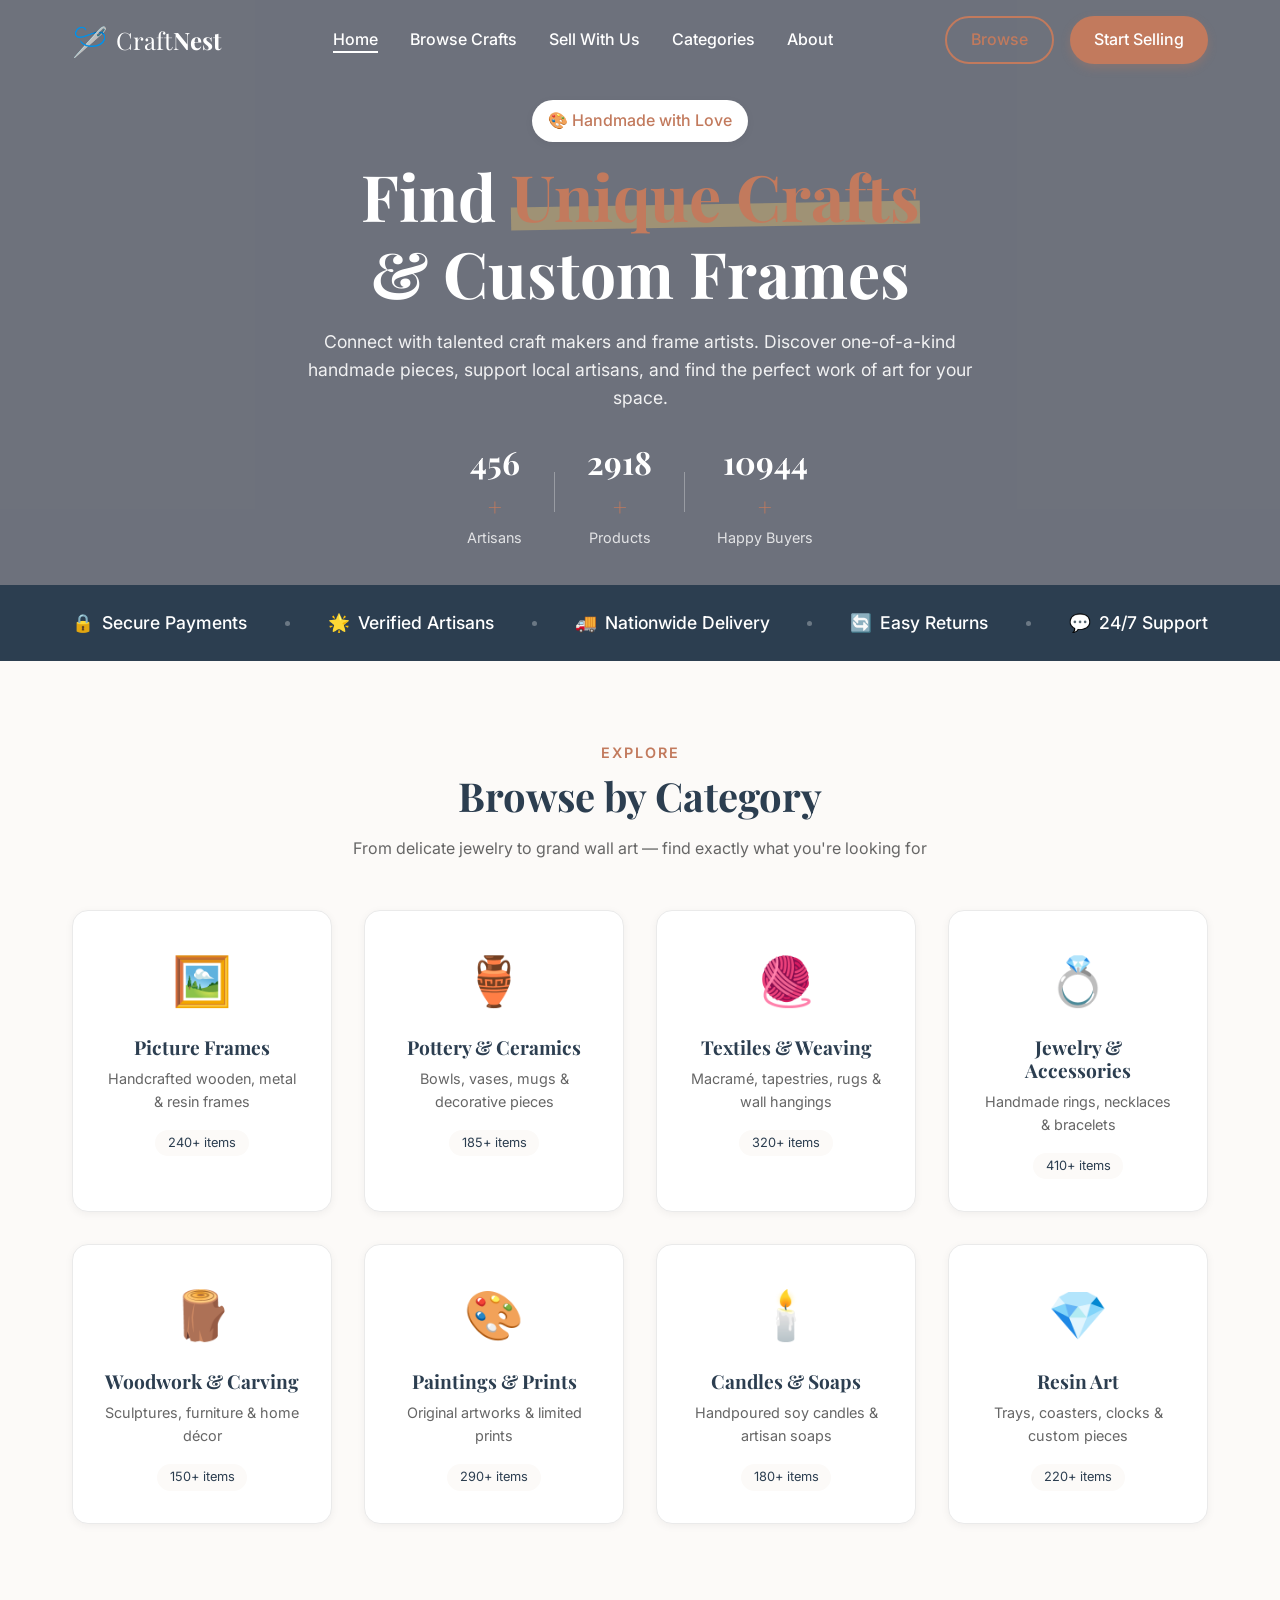
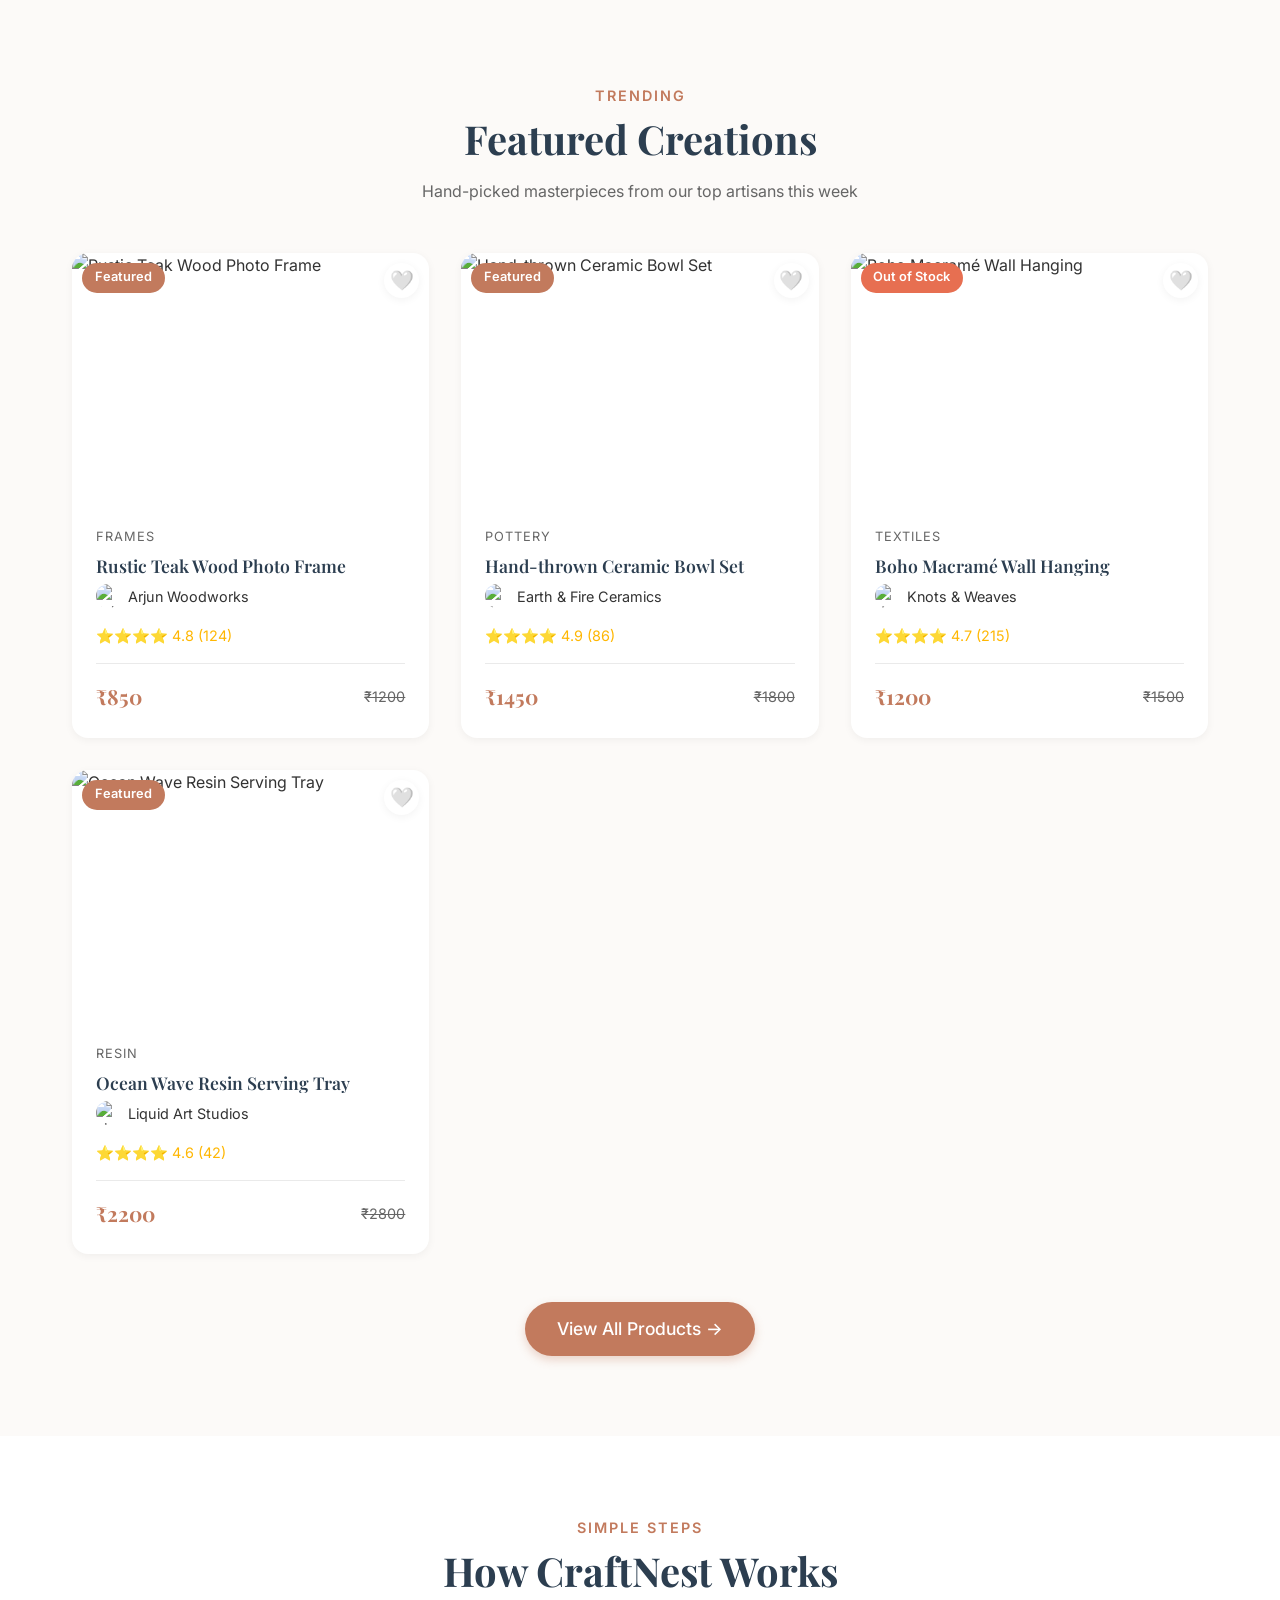
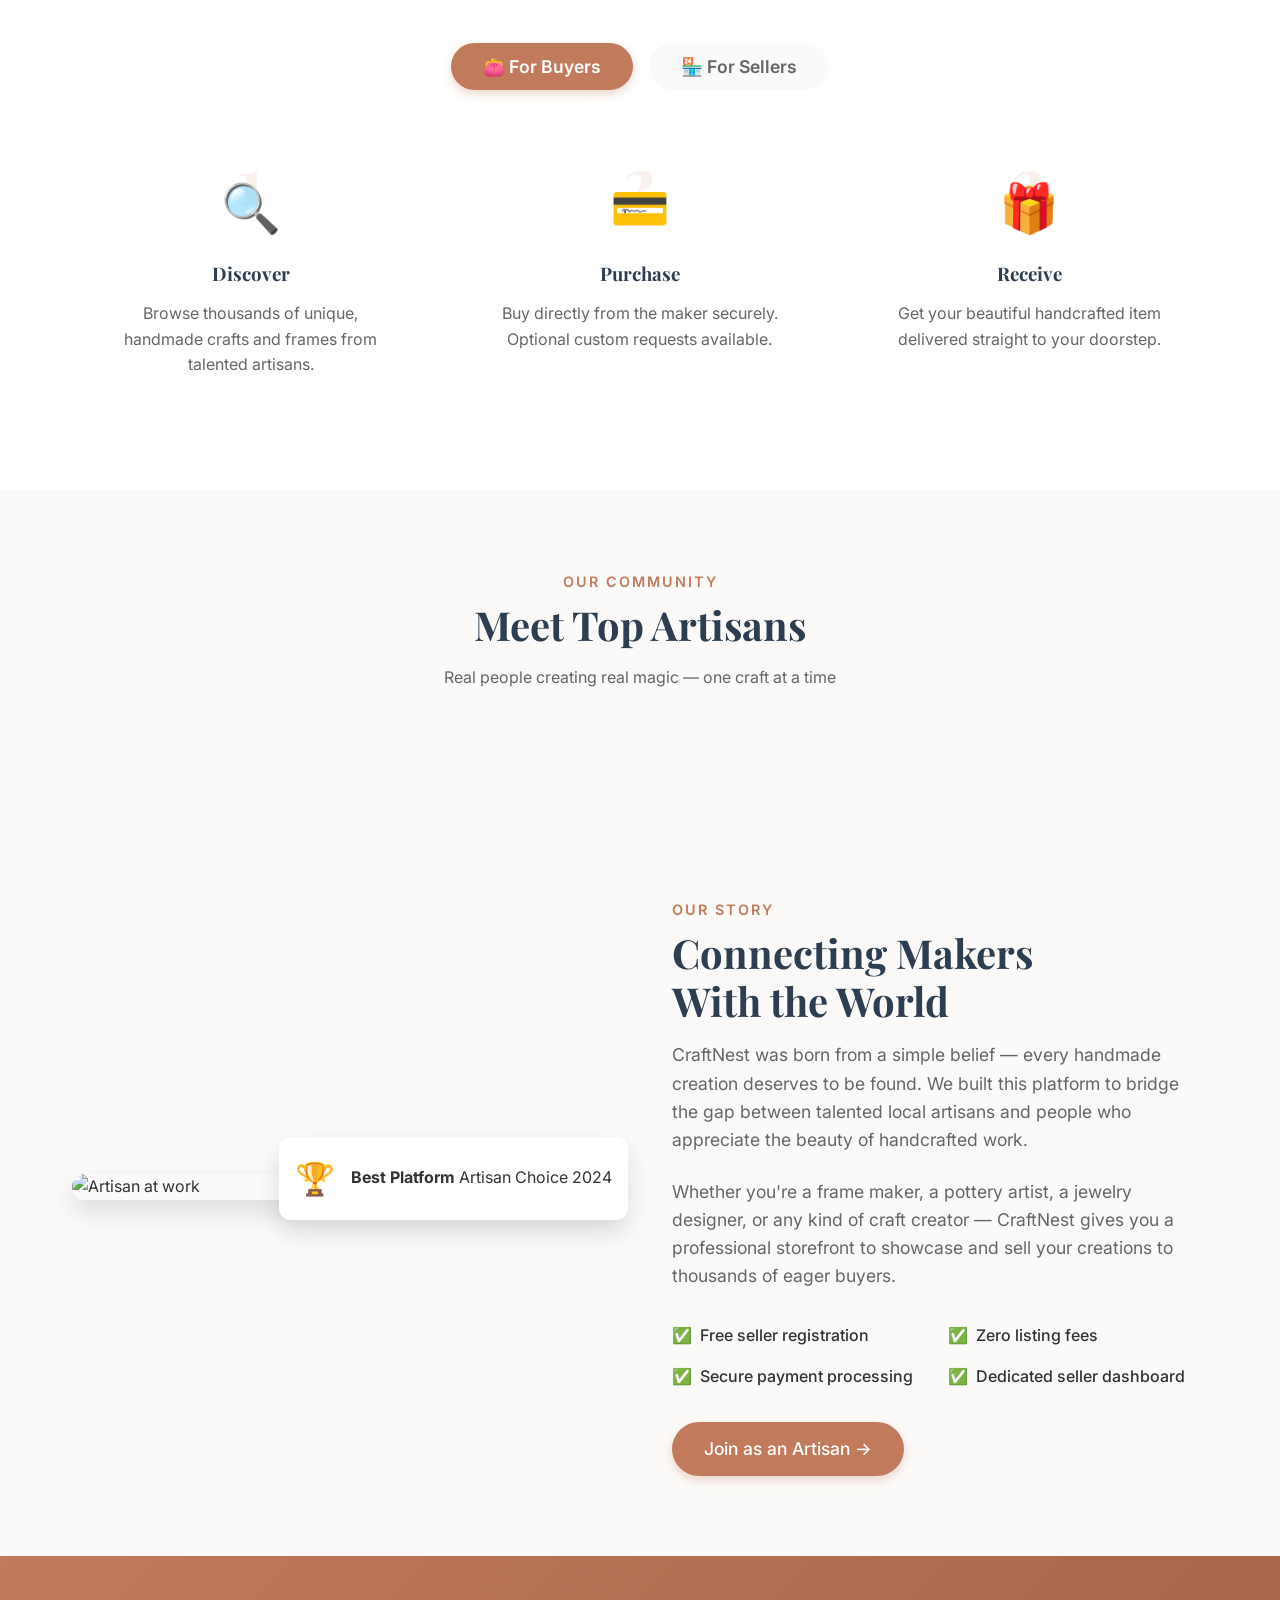
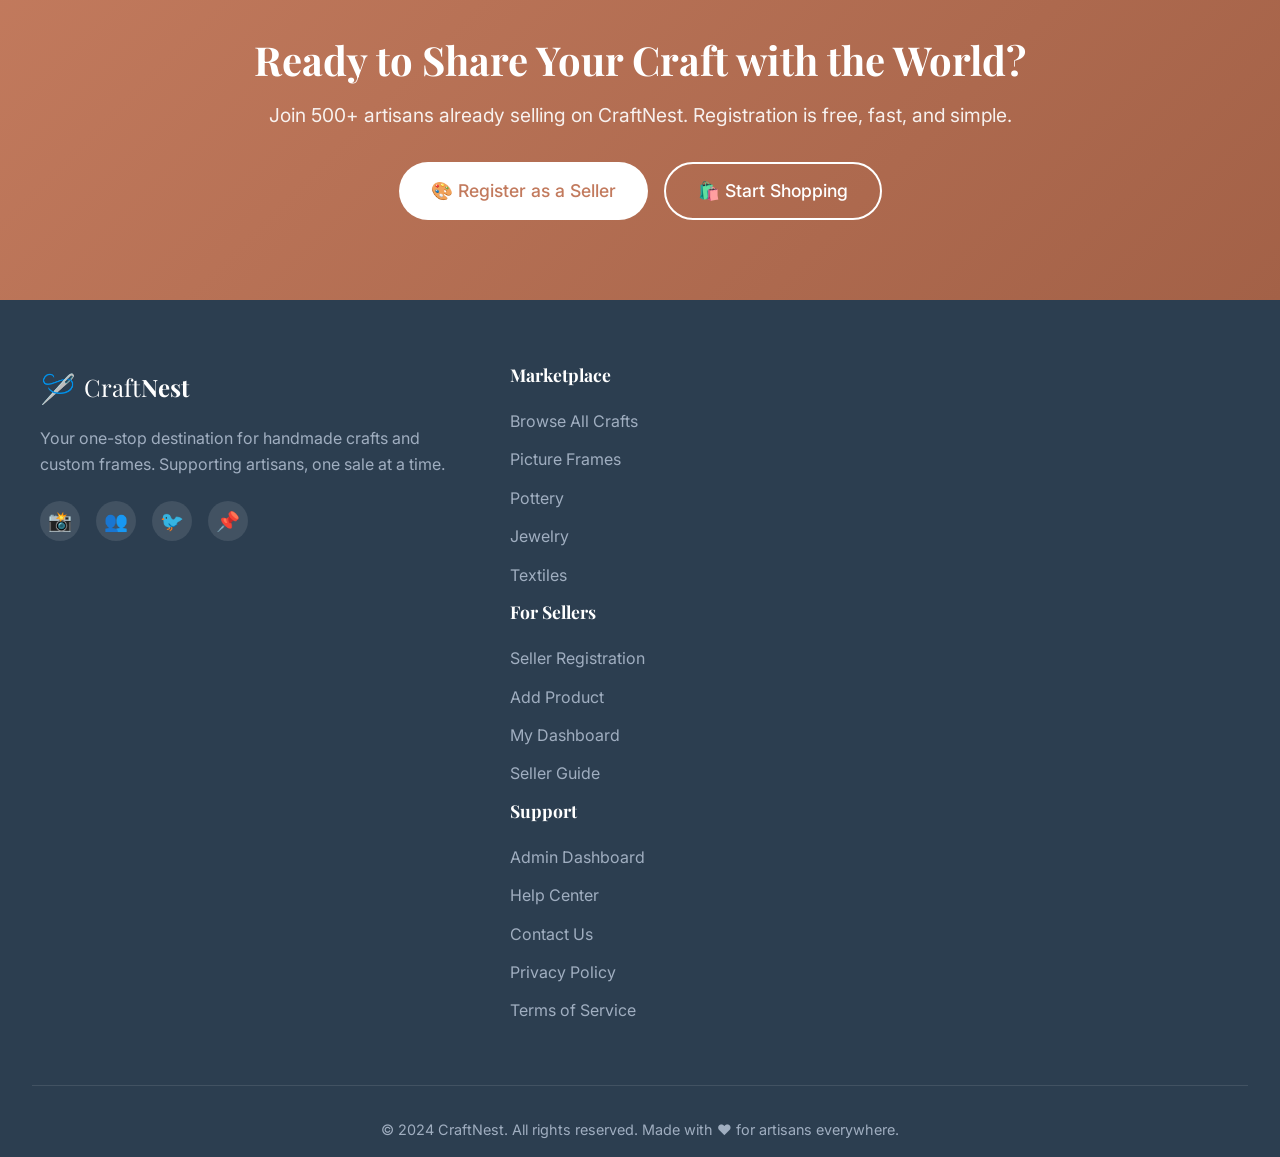
==== commit cb0beb8e: "Remove buttons from hero section" ====
--- a/index.html
+++ b/index.html
@@ -50,14 +50,7 @@
       <p class="hero-desc">
         Connect with talented craft makers and frame artists. Discover one-of-a-kind handmade pieces, support local artisans, and find the perfect work of art for your space.
       </p>
-      <div class="hero-actions">
-        <a href="buyers.html" class="btn btn-primary btn-lg" id="hero-browse-btn">
-          <span>🛍️</span> Explore Crafts
-        </a>
-        <a href="sellers.html" class="btn btn-white btn-lg" id="hero-sell-btn">
-          <span>✨</span> Become a Seller
-        </a>
-      </div>
+
       <div class="hero-stats">
         <div class="stat-item">
           <span class="stat-number" data-target="500">0</span><span class="stat-suffix">+</span>
--- a/style.css
+++ b/style.css
@@ -325,20 +325,20 @@
   font-weight: 500;
   color: var(--primary);
   box-shadow: var(--shadow-sm);
-  margin-bottom: 1.5rem;
+  margin-bottom: 1rem;
   animation: slideUp 0.6s ease;
 }
 
 .hero-title {
   font-size: clamp(2.5rem, 5vw, 4rem);
-  margin-bottom: 1.5rem;
+  margin-bottom: 1rem;
   animation: slideUp 0.8s ease;
 }
 
 .hero-desc {
   font-size: 1.1rem;
   color: var(--text-muted);
-  margin-bottom: 2rem;
+  margin-bottom: 1.5rem;
   max-width: 90%;
   animation: slideUp 1s ease;
 }
@@ -346,7 +346,7 @@
 .hero-actions {
   display: flex;
   gap: 1rem;
-  margin-bottom: 3rem;
+  margin-bottom: 1.5rem;
   animation: slideUp 1.2s ease;
 }
 
@@ -463,8 +463,9 @@
   align-items: center;
   justify-content: center;
   text-align: center;
-  padding: 7rem 2rem 3rem;
-  min-height: 50vh;
+  padding: 6rem 2rem 2rem;
+  height: 65vh;
+  min-height: 65vh;
 }
 
 .hero-bg-video {
@@ -2245,7 +2246,12 @@
   }
   
   .hero-title {
-    font-size: 2.5rem;
+    font-size: 2.2rem;
+  }
+
+  .video-hero {
+    padding: 6rem 1rem 2rem;
+    min-height: 60vh;
   }
   
   .trust-container {
@@ -2273,6 +2279,7 @@
   
   .portal-tabs {
     flex-wrap: nowrap;
+    overflow-x: auto;
   }
   
   .product-form {
@@ -2281,6 +2288,20 @@
 }
 
 @media (max-width: 480px) {
+  .hero-title {
+    font-size: 1.8rem;
+  }
+  
+  .hero-actions {
+    flex-direction: column;
+    width: 100%;
+    gap: 0.8rem;
+  }
+  
+  .hero-actions .btn {
+    width: 100%;
+  }
+
   .hero-stats {
     flex-direction: column;
     gap: 1rem;
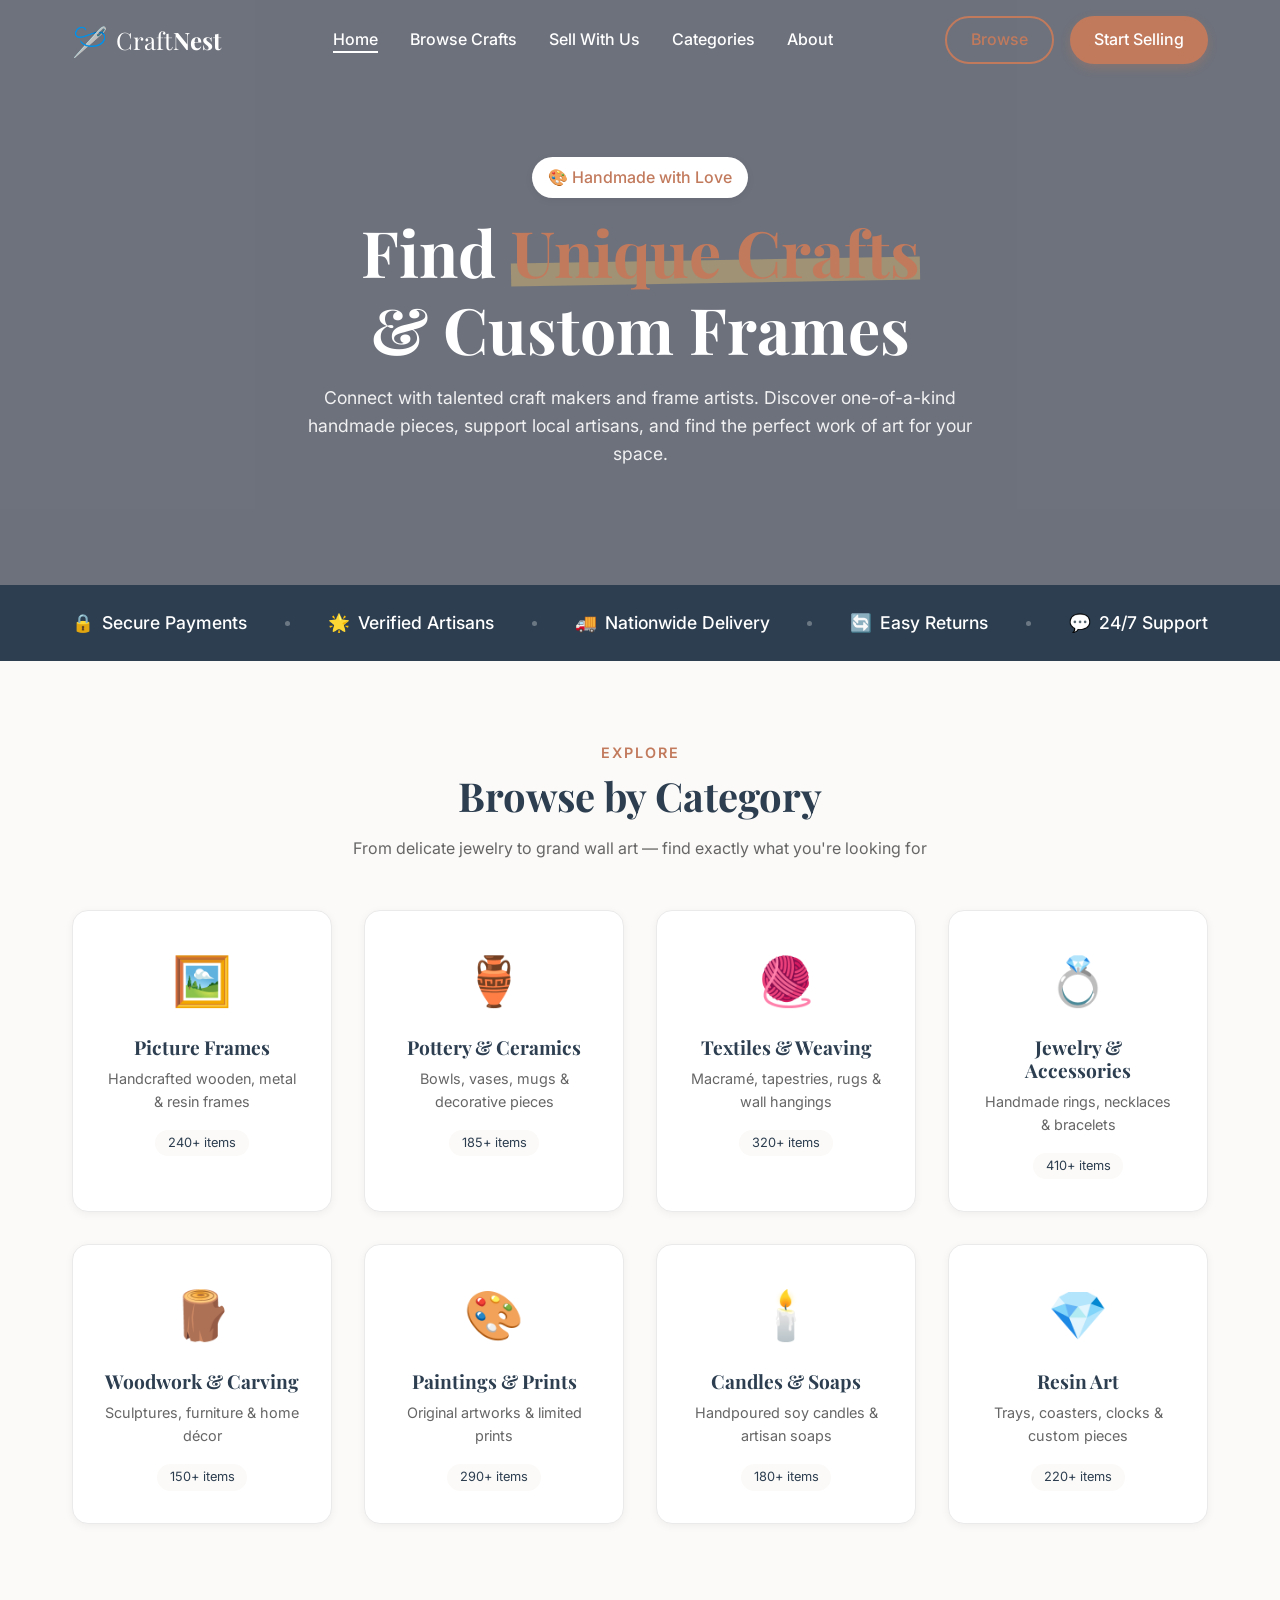
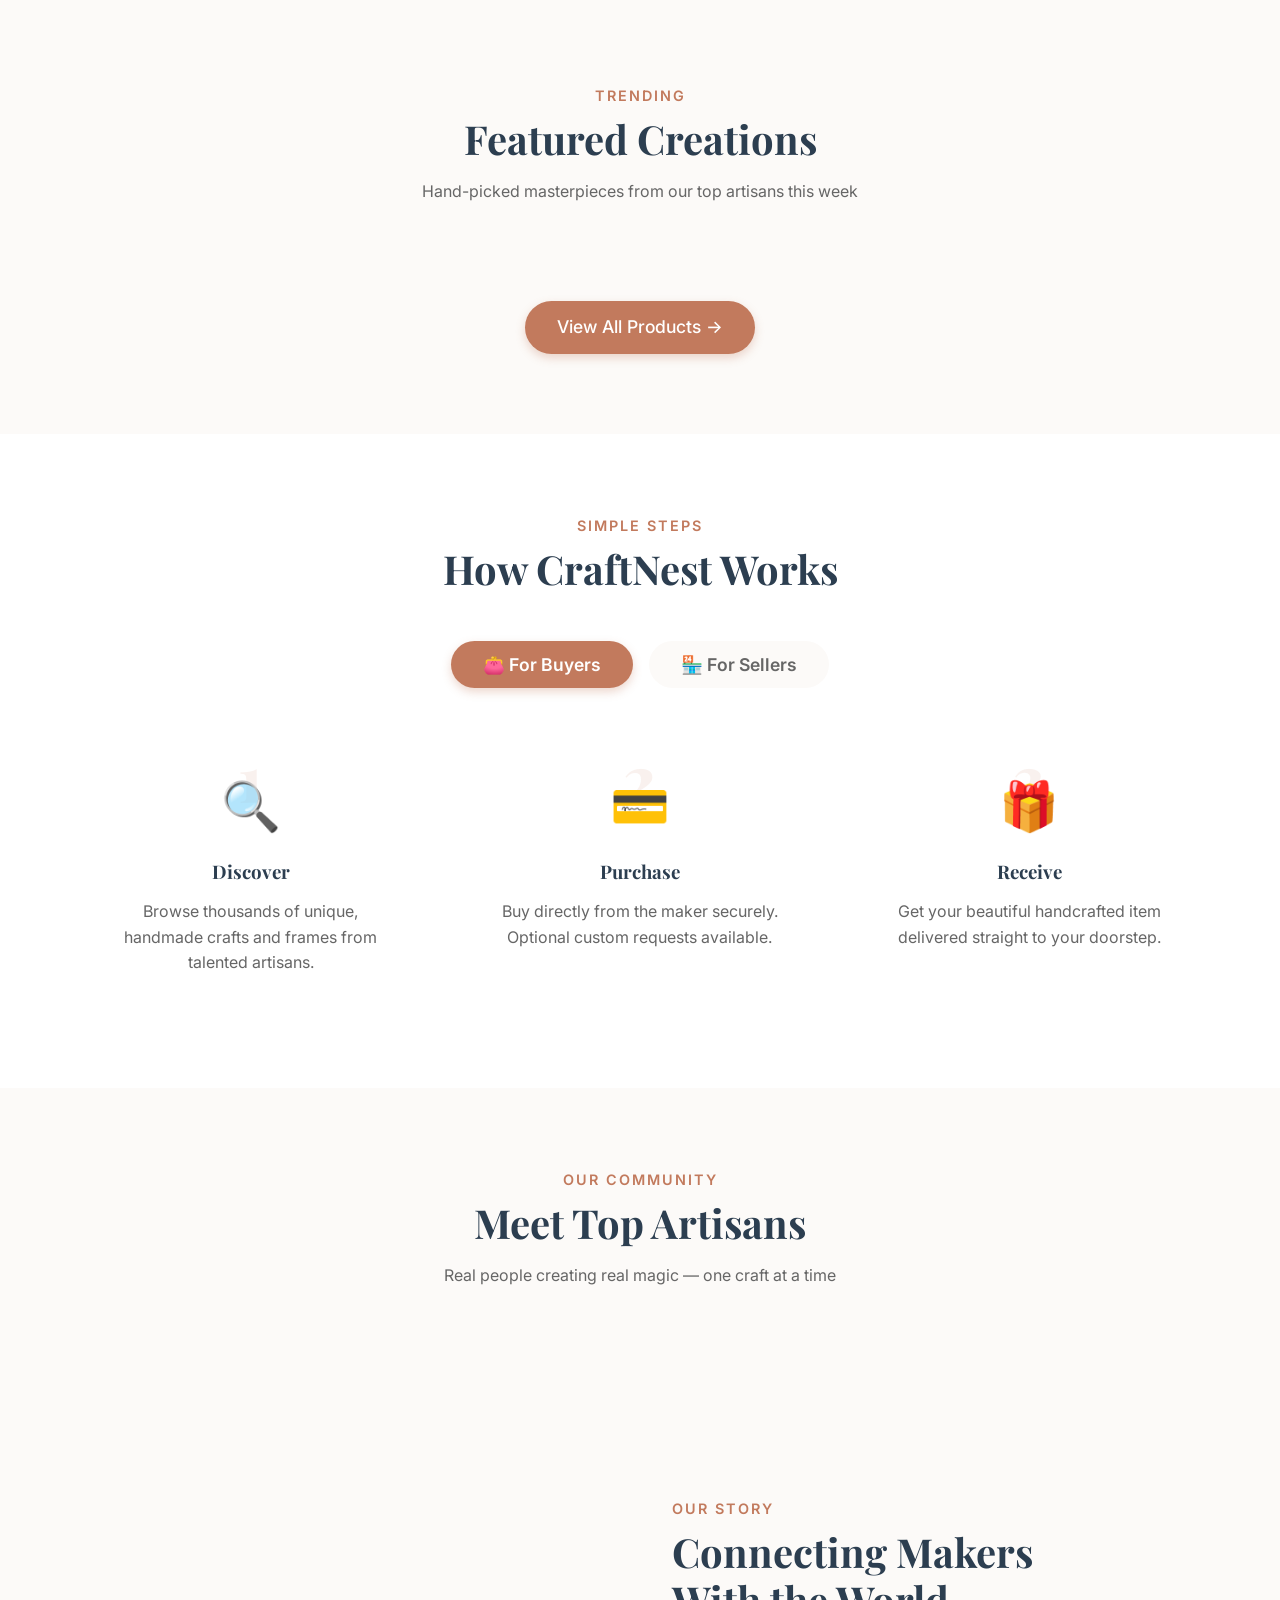
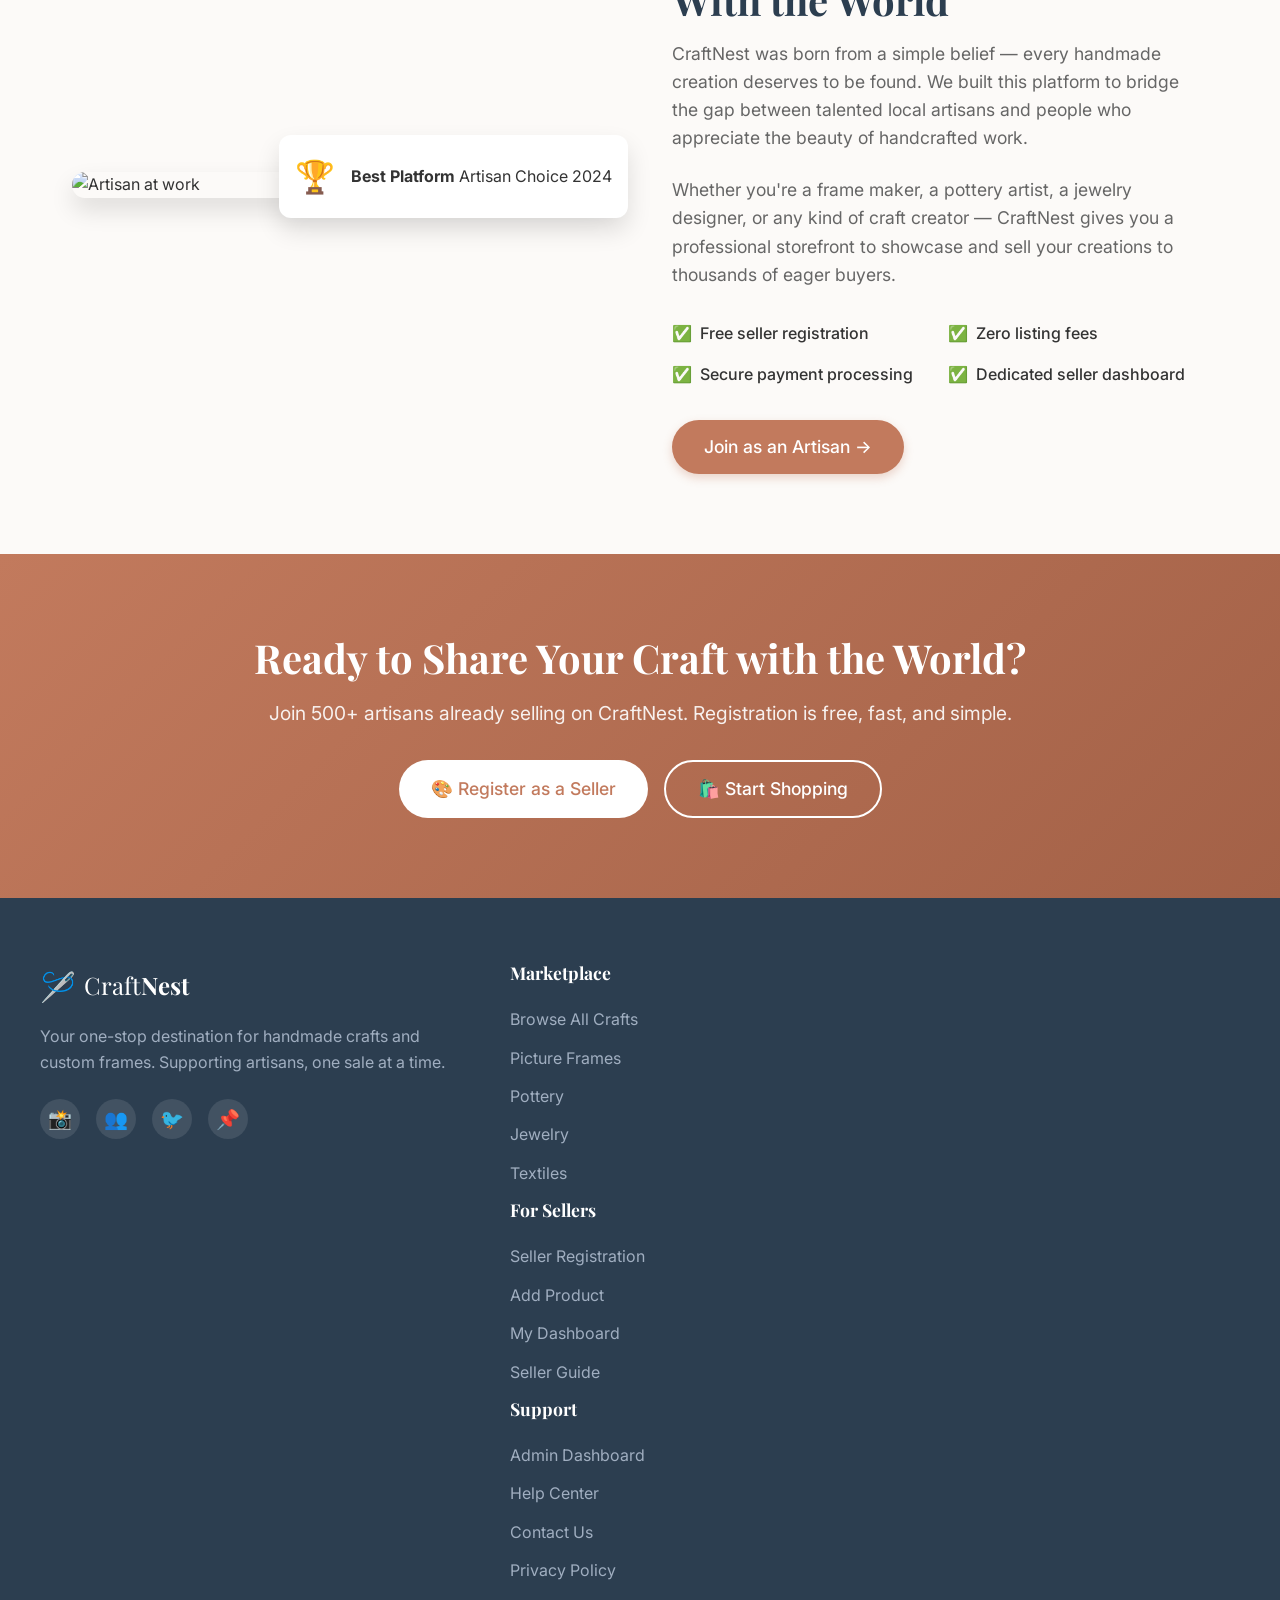
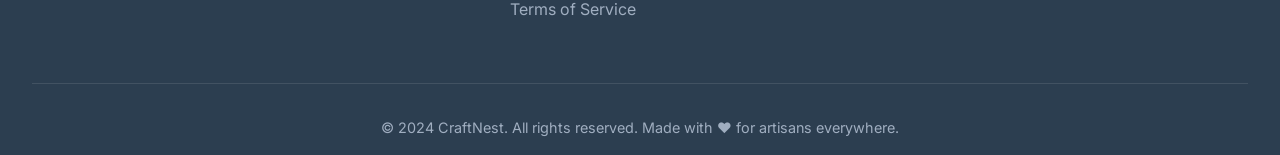
==== commit 5eac2e7c: "Remove stats block from hero section" ====
--- a/index.html
+++ b/index.html
@@ -51,22 +51,7 @@
         Connect with talented craft makers and frame artists. Discover one-of-a-kind handmade pieces, support local artisans, and find the perfect work of art for your space.
       </p>
 
-      <div class="hero-stats">
-        <div class="stat-item">
-          <span class="stat-number" data-target="500">0</span><span class="stat-suffix">+</span>
-          <span class="stat-label">Artisans</span>
-        </div>
-        <div class="stat-divider"></div>
-        <div class="stat-item">
-          <span class="stat-number" data-target="3200">0</span><span class="stat-suffix">+</span>
-          <span class="stat-label">Products</span>
-        </div>
-        <div class="stat-divider"></div>
-        <div class="stat-item">
-          <span class="stat-number" data-target="12000">0</span><span class="stat-suffix">+</span>
-          <span class="stat-label">Happy Buyers</span>
-        </div>
-      </div>
+
     </div>
   </section>
 
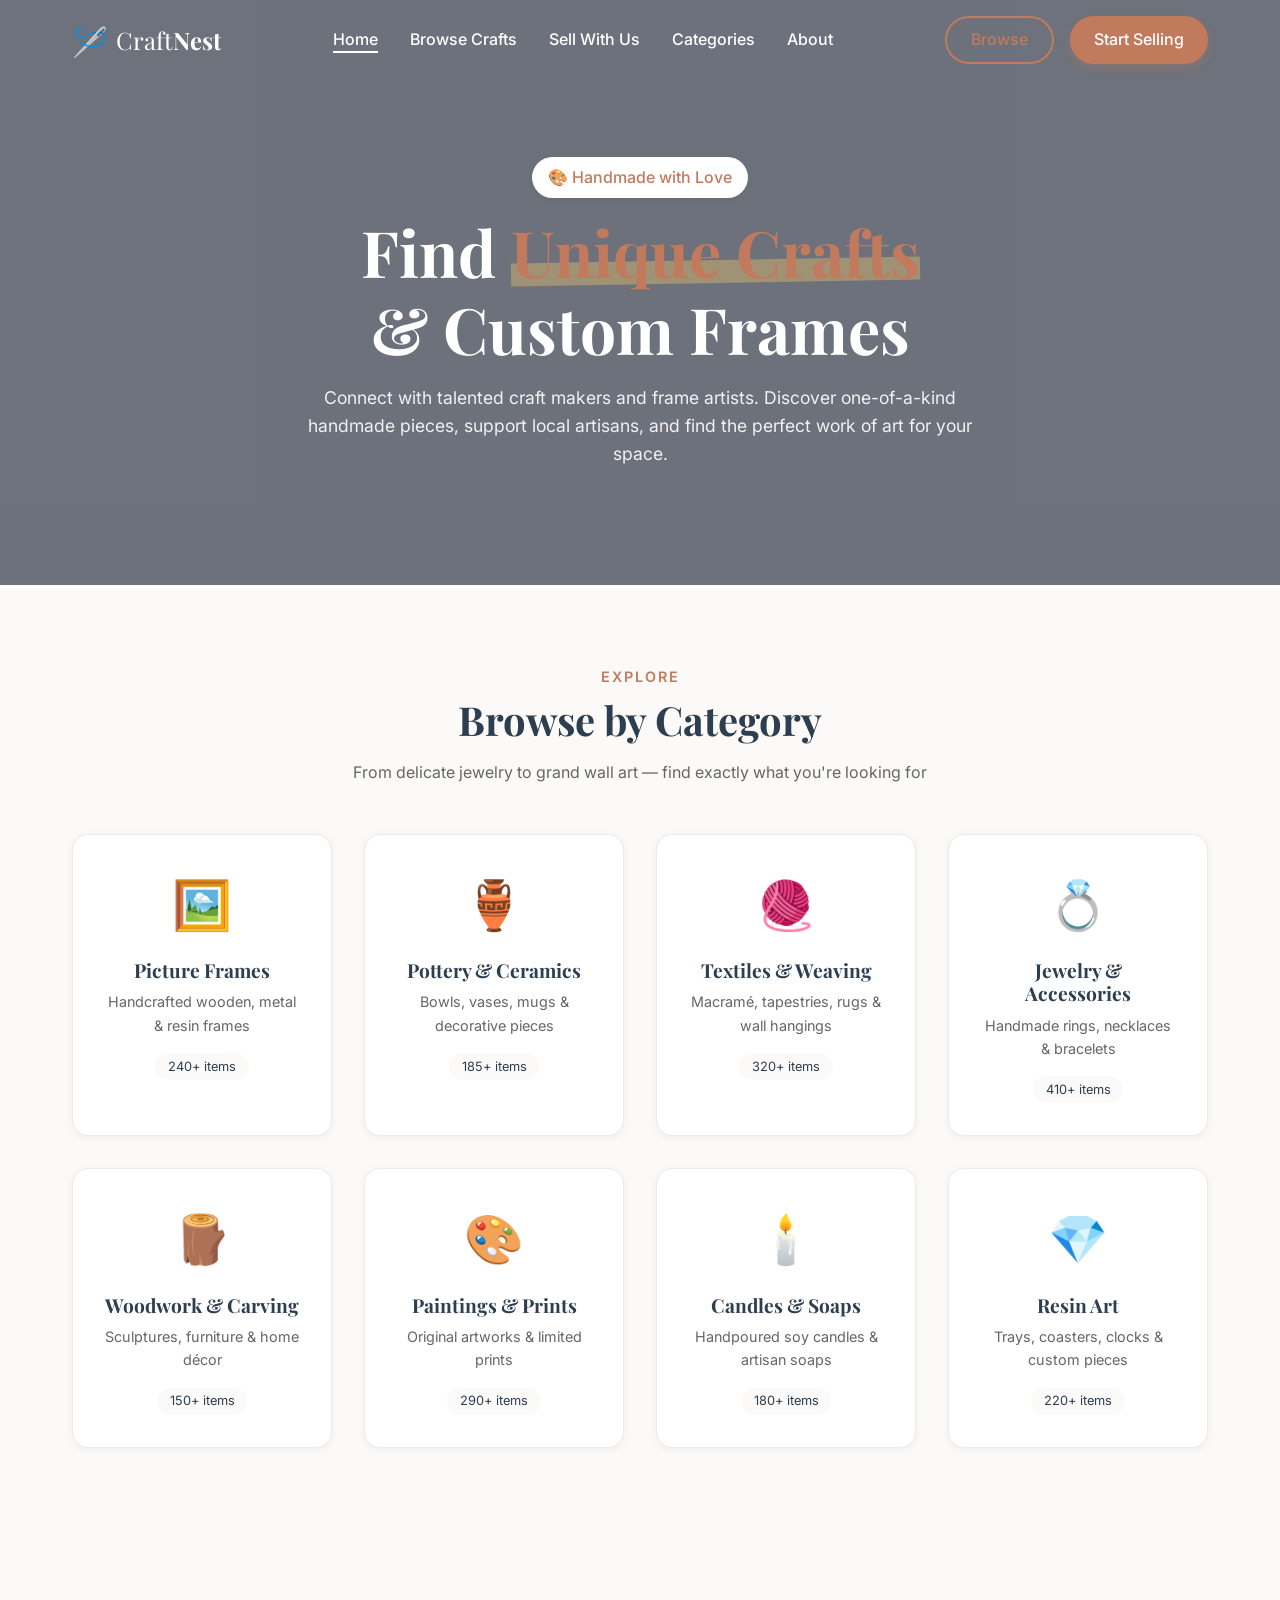
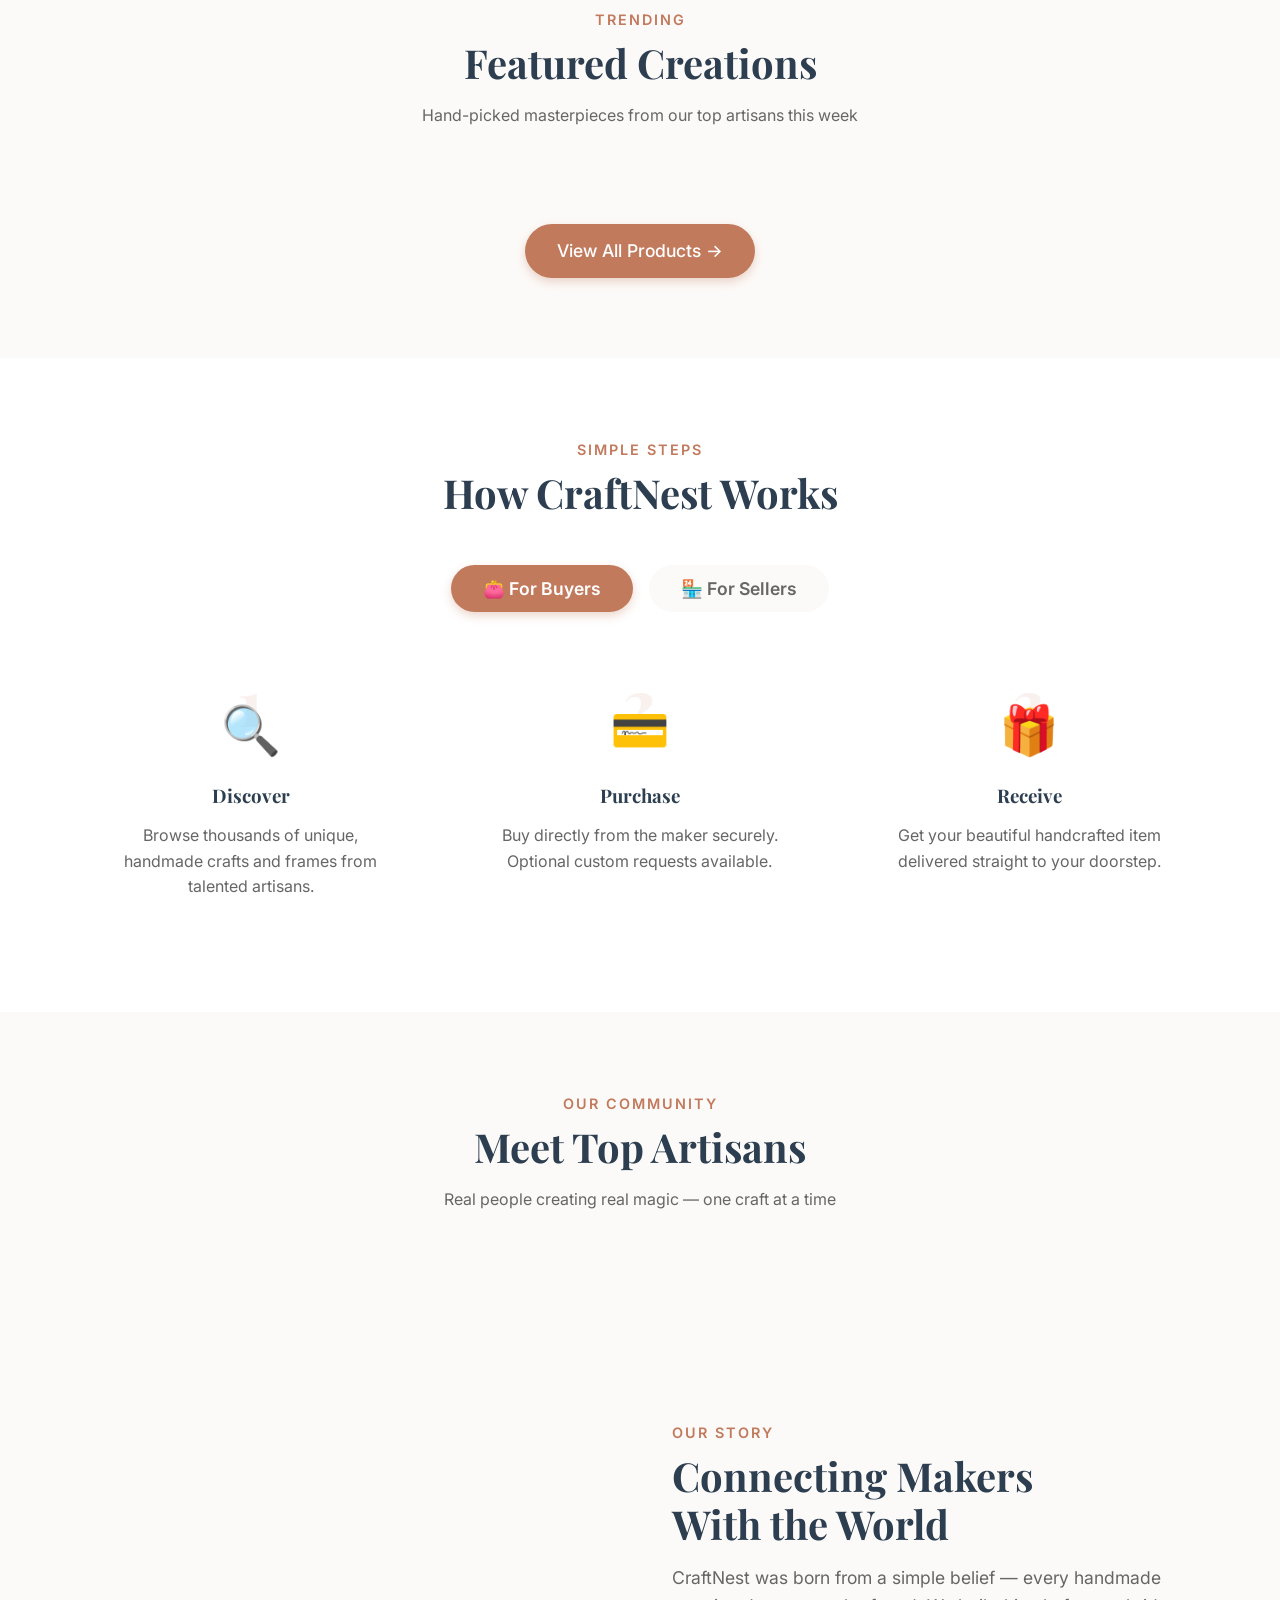
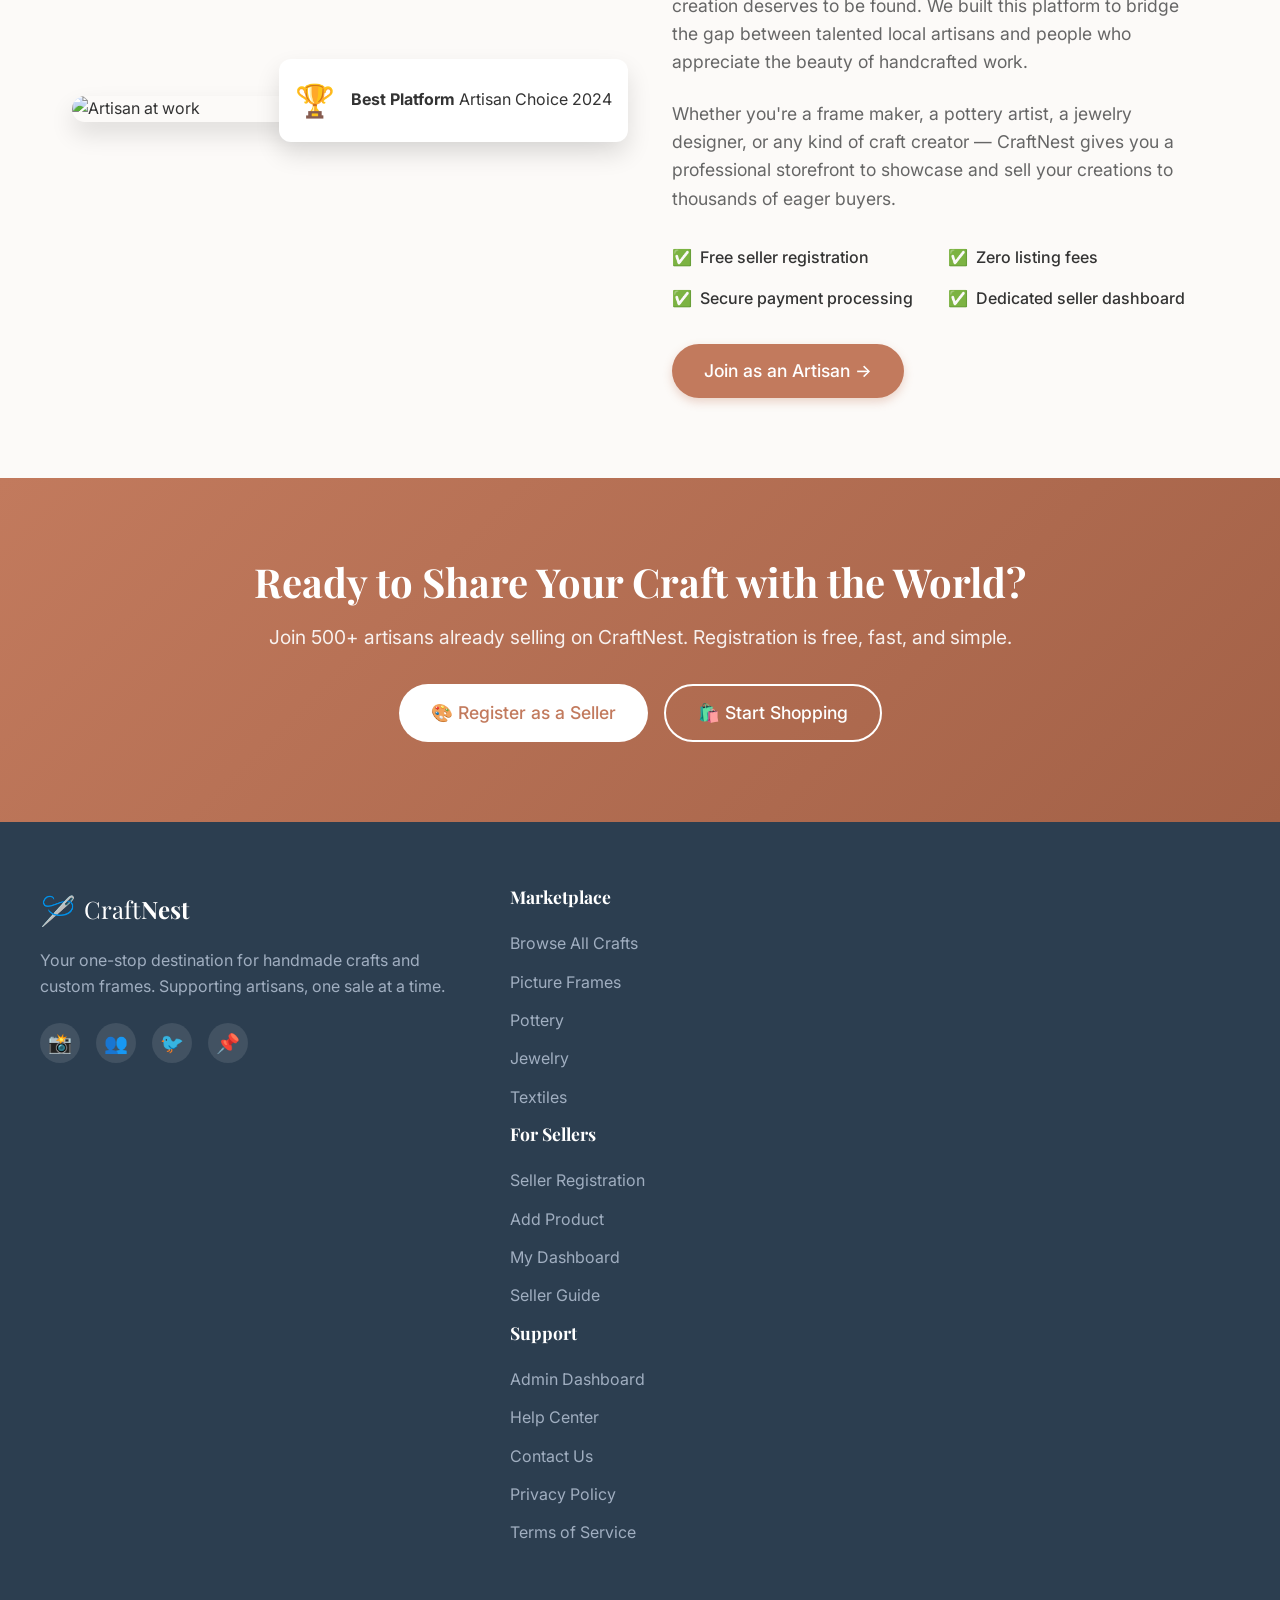
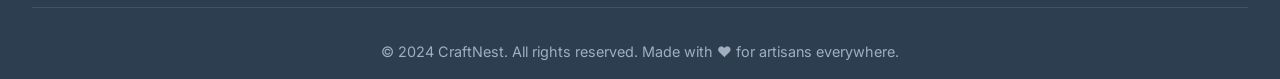
==== commit e3baeb89: "Remove trust bar from hero section" ====
--- a/index.html
+++ b/index.html
@@ -55,20 +55,6 @@
     </div>
   </section>
 
-  <!-- ===== TRUST BAR ===== -->
-  <section class="trust-bar">
-    <div class="trust-container">
-      <div class="trust-item"><span>🔒</span> Secure Payments</div>
-      <div class="trust-divider"></div>
-      <div class="trust-item"><span>🌟</span> Verified Artisans</div>
-      <div class="trust-divider"></div>
-      <div class="trust-item"><span>🚚</span> Nationwide Delivery</div>
-      <div class="trust-divider"></div>
-      <div class="trust-item"><span>🔄</span> Easy Returns</div>
-      <div class="trust-divider"></div>
-      <div class="trust-item"><span>💬</span> 24/7 Support</div>
-    </div>
-  </section>
 
   <!-- ===== CATEGORIES ===== -->
   <section class="categories-section" id="categories">
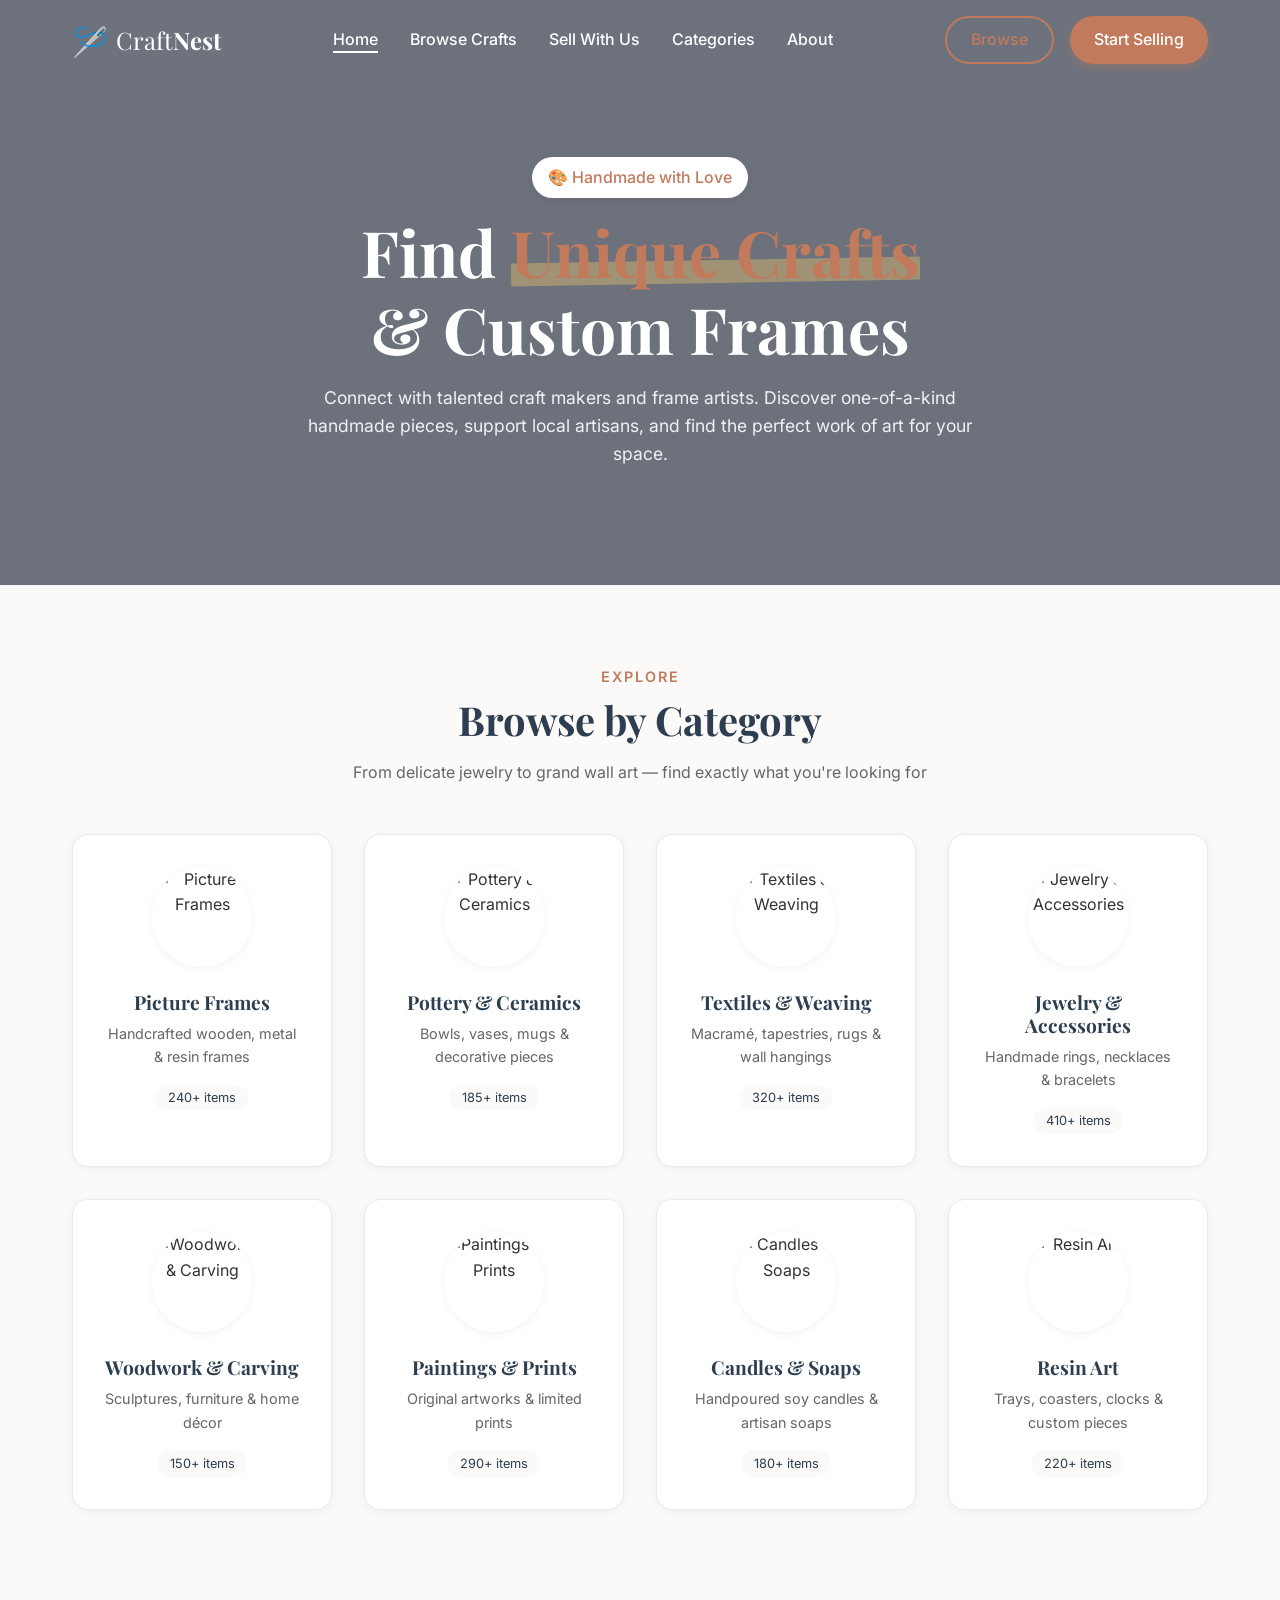
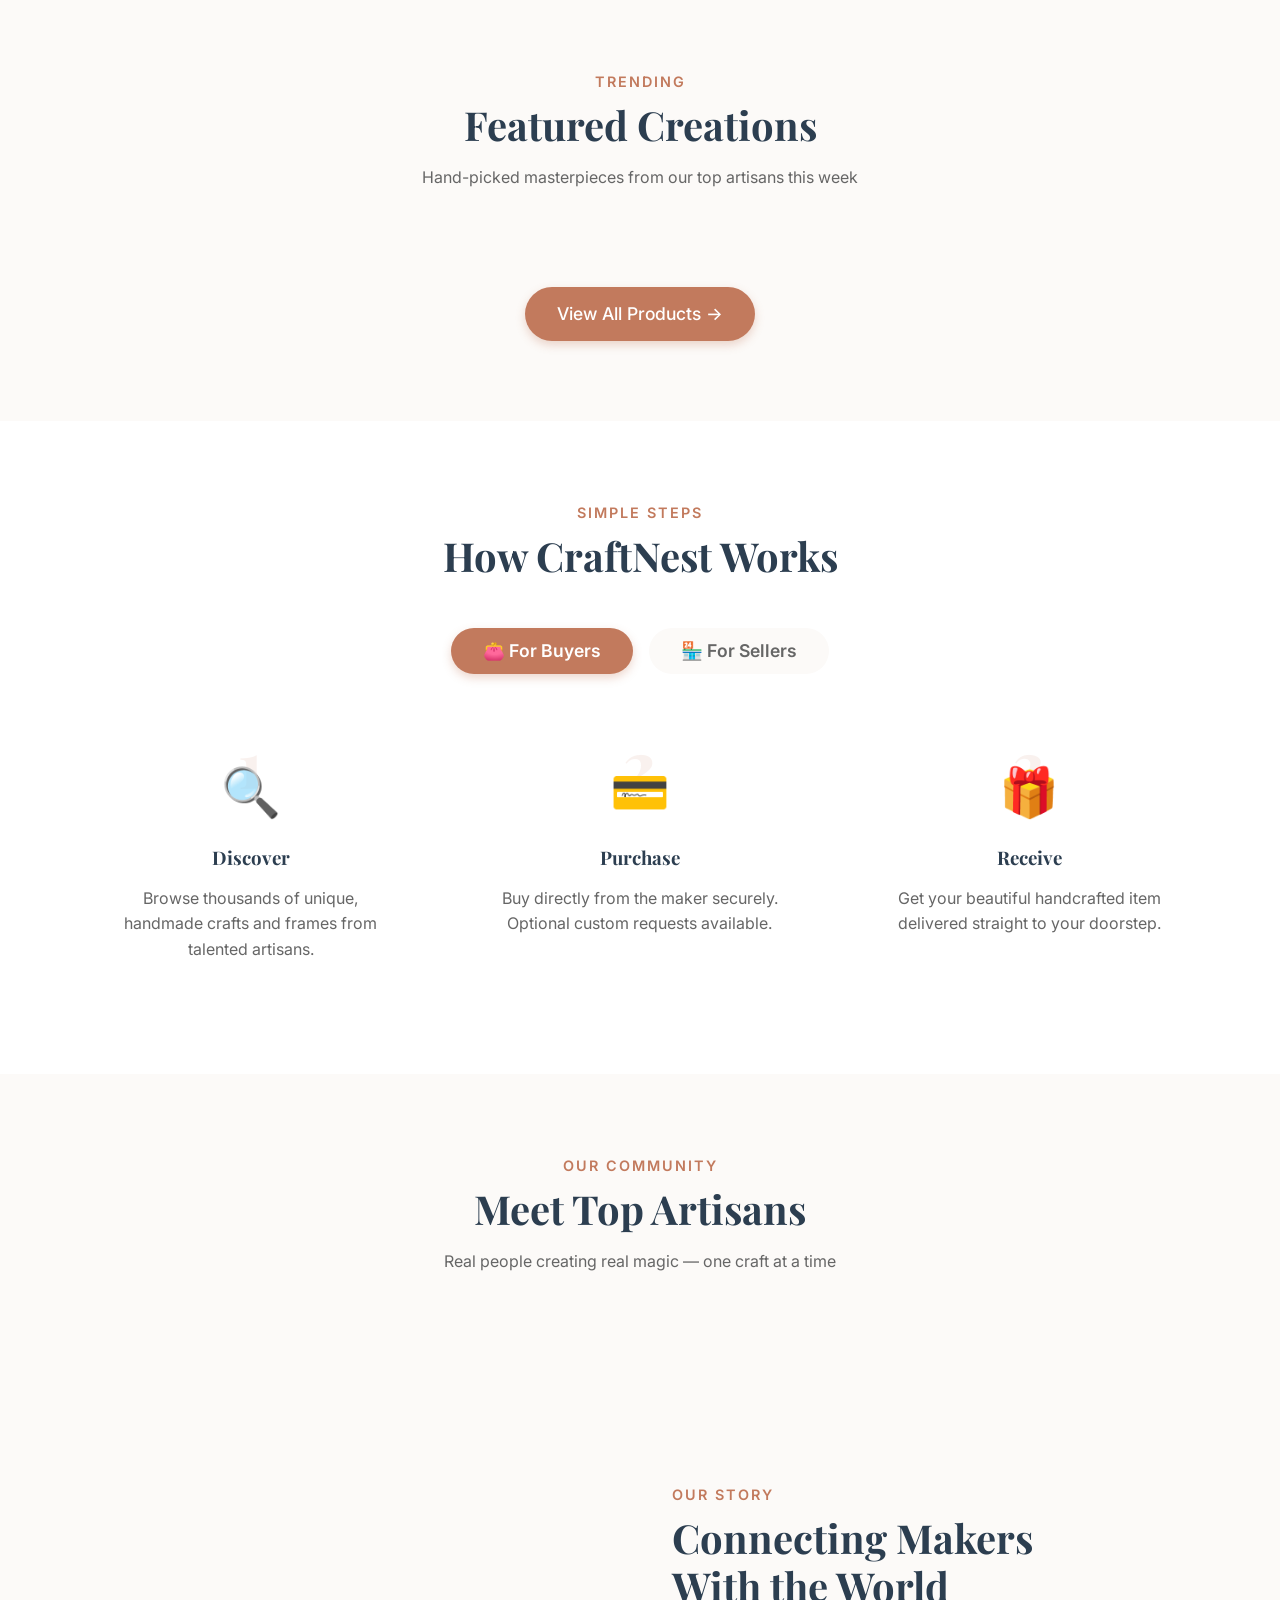
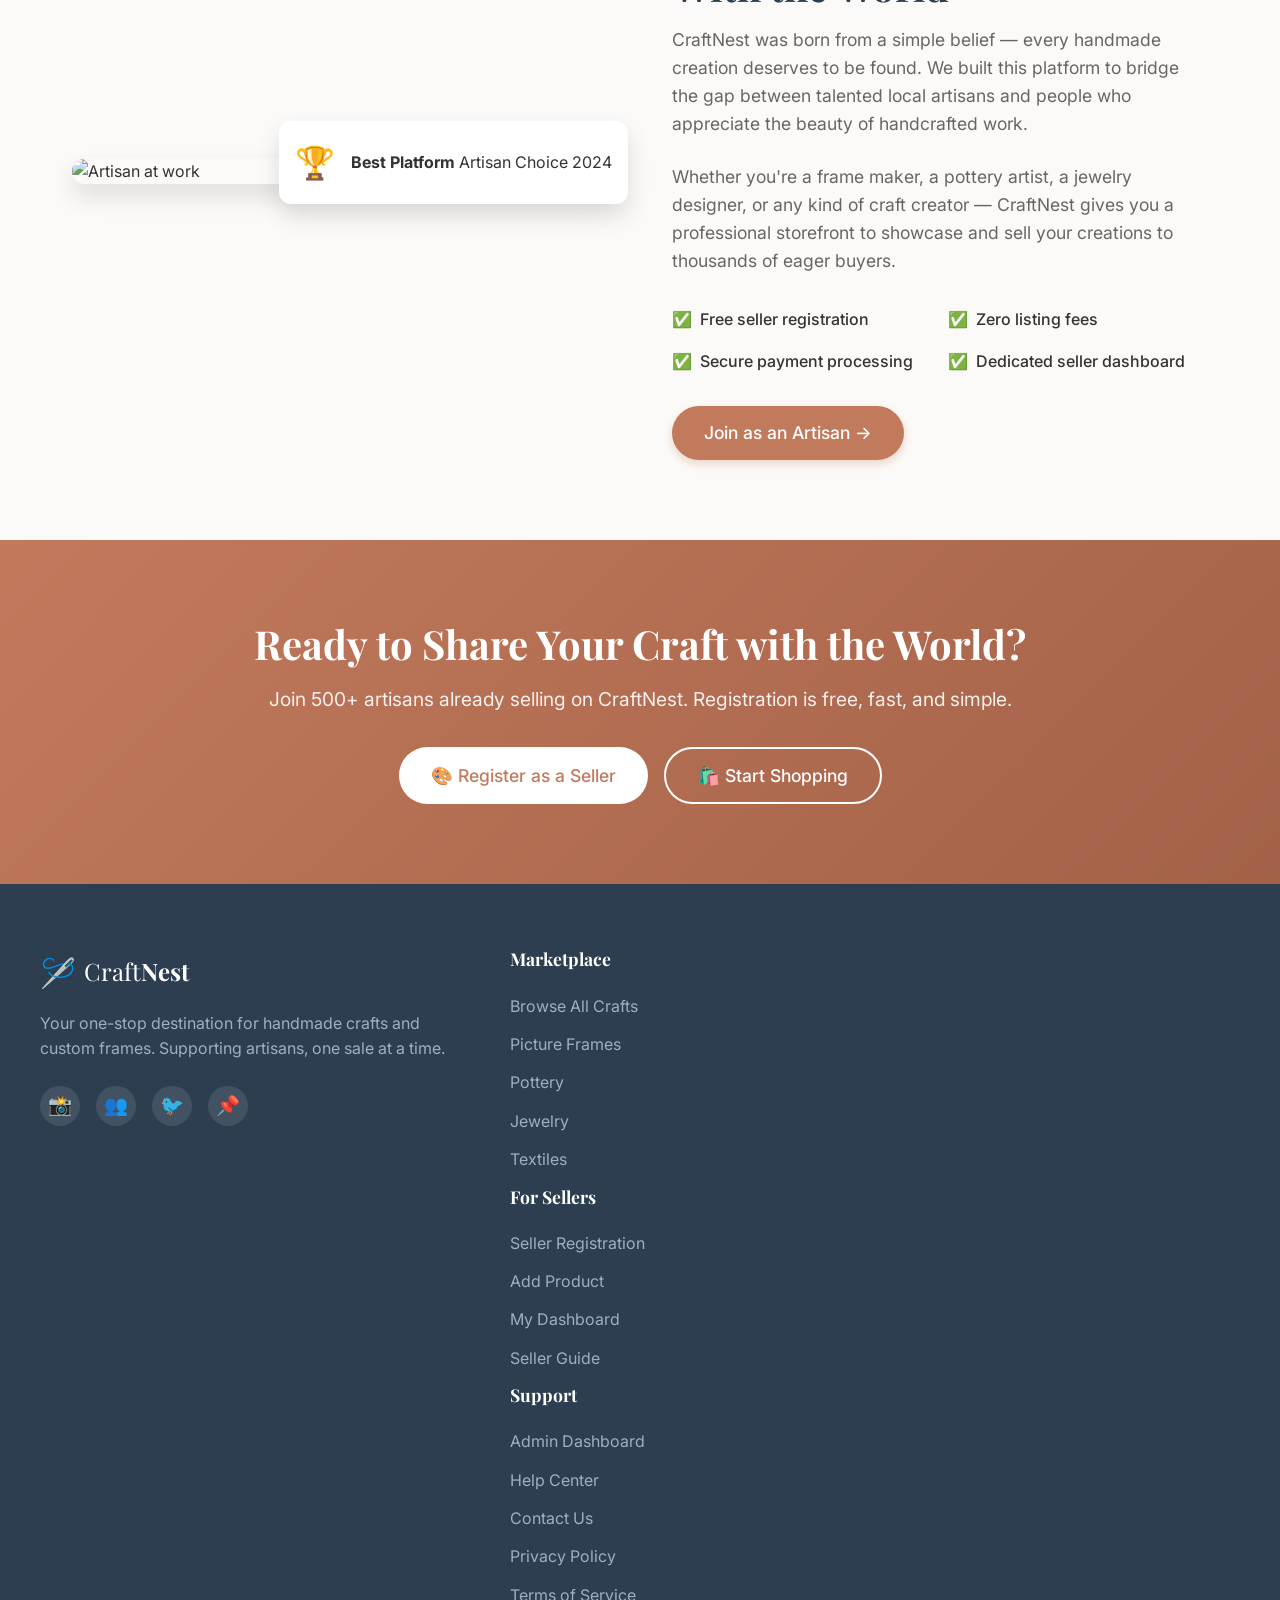
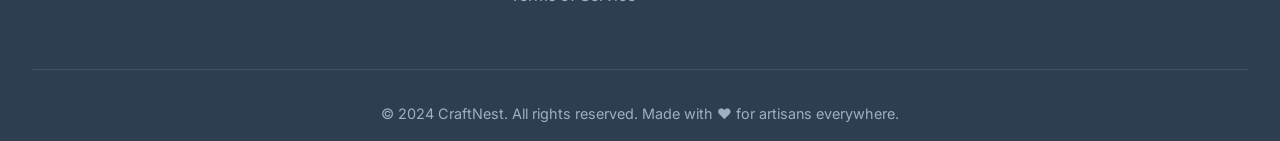
==== commit cef04c0f: "Add images to all categories" ====
--- a/index.html
+++ b/index.html
@@ -66,49 +66,49 @@
       </div>
       <div class="categories-grid">
         <a href="buyers.html?cat=frames" class="cat-card" id="cat-frames">
-          <div class="cat-icon">🖼️</div>
+          <img src="https://images.unsplash.com/photo-1513519245088-0e12902e5a38?auto=format&fit=crop&q=80&w=400" alt="Picture Frames" class="cat-image">
           <h3>Picture Frames</h3>
           <p>Handcrafted wooden, metal & resin frames</p>
           <span class="cat-count">240+ items</span>
         </a>
         <a href="buyers.html?cat=pottery" class="cat-card" id="cat-pottery">
-          <div class="cat-icon">🏺</div>
+          <img src="https://images.unsplash.com/photo-1610701596007-11502861dcfa?auto=format&fit=crop&q=80&w=400" alt="Pottery & Ceramics" class="cat-image">
           <h3>Pottery & Ceramics</h3>
           <p>Bowls, vases, mugs & decorative pieces</p>
           <span class="cat-count">185+ items</span>
         </a>
         <a href="buyers.html?cat=textiles" class="cat-card" id="cat-textiles">
-          <div class="cat-icon">🧶</div>
+          <img src="https://images.unsplash.com/photo-1600164318355-667cbdb14a1a?auto=format&fit=crop&q=80&w=400" alt="Textiles & Weaving" class="cat-image">
           <h3>Textiles & Weaving</h3>
           <p>Macramé, tapestries, rugs & wall hangings</p>
           <span class="cat-count">320+ items</span>
         </a>
         <a href="buyers.html?cat=jewelry" class="cat-card" id="cat-jewelry">
-          <div class="cat-icon">💍</div>
+          <img src="https://images.unsplash.com/photo-1515562141207-7a88fb7ce338?auto=format&fit=crop&q=80&w=400" alt="Jewelry & Accessories" class="cat-image">
           <h3>Jewelry & Accessories</h3>
           <p>Handmade rings, necklaces & bracelets</p>
           <span class="cat-count">410+ items</span>
         </a>
         <a href="buyers.html?cat=woodwork" class="cat-card" id="cat-woodwork">
-          <div class="cat-icon">🪵</div>
+          <img src="https://images.unsplash.com/photo-1536965764833-5971e0abed7c?auto=format&fit=crop&q=80&w=400" alt="Woodwork & Carving" class="cat-image">
           <h3>Woodwork & Carving</h3>
           <p>Sculptures, furniture & home décor</p>
           <span class="cat-count">150+ items</span>
         </a>
         <a href="buyers.html?cat=painting" class="cat-card" id="cat-painting">
-          <div class="cat-icon">🎨</div>
+          <img src="https://images.unsplash.com/photo-1579783902614-a3fb3927b6a5?auto=format&fit=crop&q=80&w=400" alt="Paintings & Prints" class="cat-image">
           <h3>Paintings & Prints</h3>
           <p>Original artworks & limited prints</p>
           <span class="cat-count">290+ items</span>
         </a>
         <a href="buyers.html?cat=candles" class="cat-card" id="cat-candles">
-          <div class="cat-icon">🕯️</div>
+          <img src="https://images.unsplash.com/photo-1602248560933-288cb43105df?auto=format&fit=crop&q=80&w=400" alt="Candles & Soaps" class="cat-image">
           <h3>Candles & Soaps</h3>
           <p>Handpoured soy candles & artisan soaps</p>
           <span class="cat-count">180+ items</span>
         </a>
         <a href="buyers.html?cat=resin" class="cat-card" id="cat-resin">
-          <div class="cat-icon">💎</div>
+          <img src="https://images.unsplash.com/photo-1603530869188-75102f925239?auto=format&fit=crop&q=80&w=400" alt="Resin Art" class="cat-image">
           <h3>Resin Art</h3>
           <p>Trays, coasters, clocks & custom pieces</p>
           <span class="cat-count">220+ items</span>
--- a/style.css
+++ b/style.css
@@ -660,9 +660,14 @@
   transform: scaleX(1);
 }
 
-.cat-icon {
-  font-size: 3rem;
-  margin-bottom: 1rem;
+.cat-image {
+  width: 100px;
+  height: 100px;
+  object-fit: cover;
+  border-radius: 50%;
+  margin: 0 auto 1.5rem;
+  box-shadow: var(--shadow-sm);
+  display: block;
 }
 
 .cat-card h3 {
